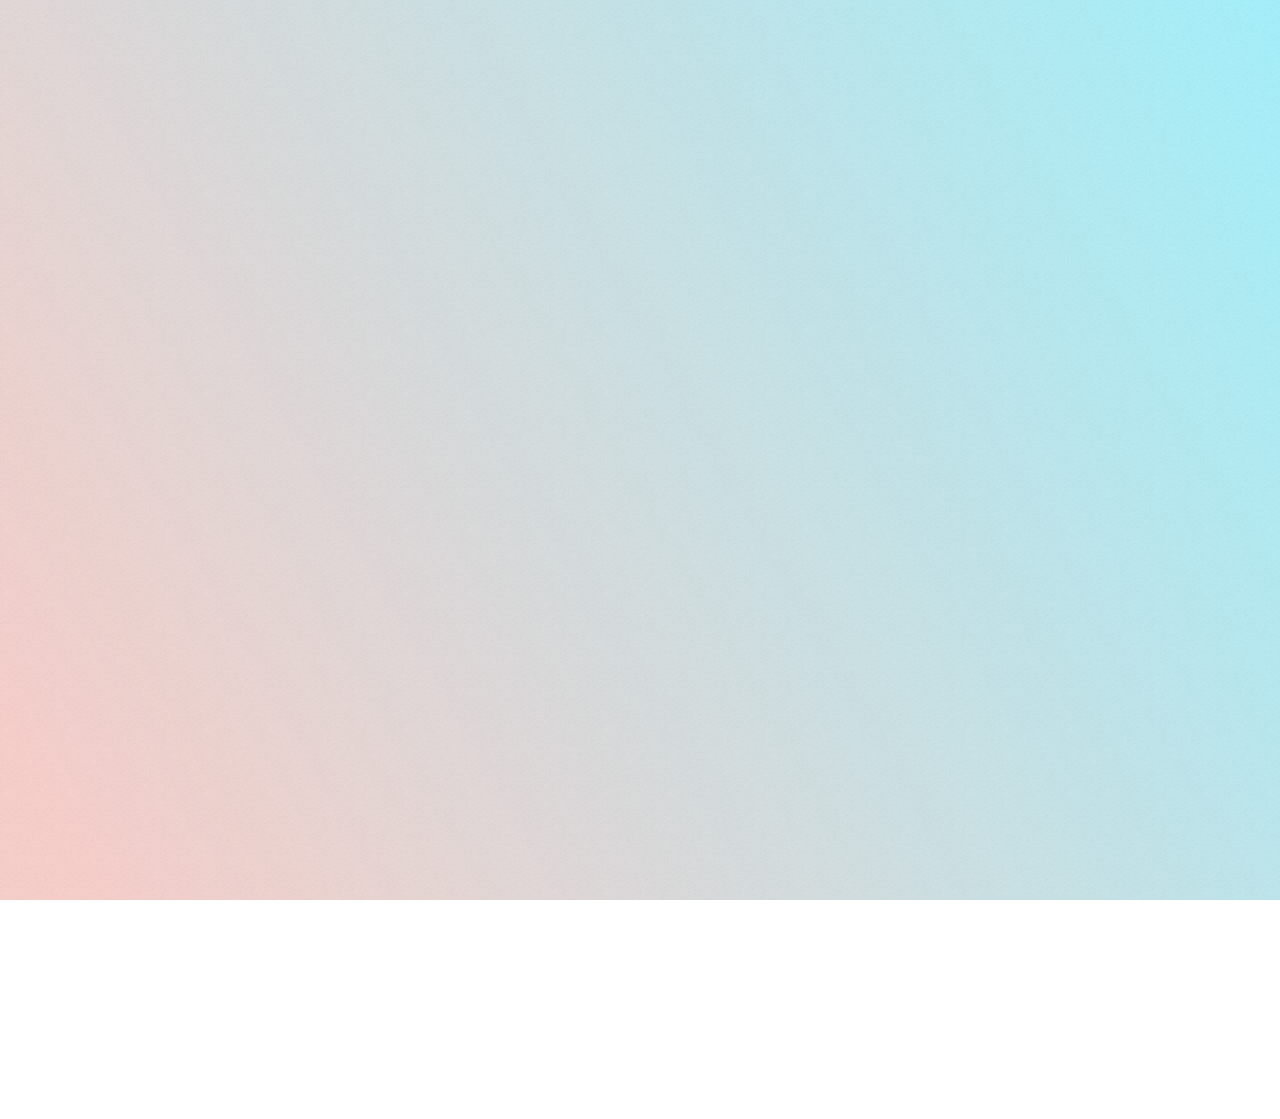
==== portfolio/src/main/webapp/index.html @ 12945aea "Update index.html" ====
<!DOCTYPE html>
<html>
	<head>
		<title>Mihira Patel</title>
		<meta charset="utf-8" />
		<meta name="viewport" content="width=device-width, initial-scale=1, user-scalable=no" />
		<link rel="stylesheet" href="style.css" />
	</head>
	
	<body class="is-preload">
		
		<!-- Wrapper -->
		<div id="wrapper">

			<!-- Main -->
			<section id="main">
				<header>
					<span class="avatar"><img src="images/mihira.jpg" alt="" height="320" width="320"/></span>
					<h1 class="title">Mihira Patel</h1>
					<h3 class="subtitle">Computer Science @ UC Berkeley</h4>
				</header>
                        
				<div class="pagelinks">
				    <a href="about.html">About</a> </br>
				    <a href="projects.html">Projects</a> </br>
				    <a href="designs.html">Design</a> </br>
				    <a href="https://futuresheeos.github.io">SheEO</a> </br>
				</div>

				</br>
				</br>
				</br>

				<footer>
				    <div class="icons">
					<a href="https://www.linkedin.com/in/mihirapatel/"><img class="icon1" border="0" alt="LinkedIn" src="images/linkedin.png" width="50" height="50"></a>
					<a href="https://github.com/mihirapatel"><img class="icon2" border="0" alt="GitHub" src="images/github.png" width="50" height="50"></a>
					<a href="mailto:mihirapatel1@gmail.com"><img class="icon3" border="0" alt="Email" src="images/email.png" width="50" height="50"></a>
				    </div>		
				</footer>
			</section>

			<!-- Footer -->
			<footer id="footer">
				<ul class="copyright">
					<li>&copy; Mihira Patel</li>
				</ul>
			</footer>
		</div>
	</body>
</html>
---- portfolio/src/main/webapp/style.css ----
@import url(fontawesome-all.min.css);
@import url("https://fonts.googleapis.com/css?family=Source+Sans+Pro:300");
@import url('https://fonts.googleapis.com/css2?family=Josefin+Sans:wght@500&display=swap');

/*
	Identity by HTML5 UP
	html5up.net | @ajlkn
	Free for personal and commercial use under the CCA 3.0 license (html5up.net/license)
*/

#content {
  margin-left: auto;
  margin-right: auto;
  width: 650px;
}

#greeting-container {
  margin-top: 20px;
}

.icons {
	text-align: center;
}

img[class^=icon] {
  display: inline-block;
  vertical-align: middle;
  margin:0 1em;
}

.title {
    font-size: 70px
}

.subtitle {
    font-size: 40px
}

.pagelinks {
    font-size: 30px
}

.designpix {
    padding-left: 3px;
    padding-right: 3px;
}

.container {
  position: relative;
  width: 50%;
}

.overlay {
  position: absolute;
  top: 0;
  bottom: 0;
  left: 0;
  right: 0;
  height: 375px;
  width: 500px;
  opacity: 0;
  transition: .5s ease;
  background-color: #c0c0c0;
}

.container:hover .overlay {
  opacity: 0.75;
}

.text {
  color: white;
  font-size: 20px;
  position: absolute;
  top: 50%;
  left: 50%;
  -webkit-transform: translate(-50%, -50%);
  -ms-transform: translate(-50%, -50%);
  transform: translate(-50%, -50%);
  text-align: center;
}
/* Icon (alt) */

	html, body, div, span, applet, object,
	iframe, h1, h2, h3, h4, h5, h6, p, blockquote,
	pre, a, abbr, acronym, address, big, cite,
	code, del, dfn, em, img, ins, kbd, q, s, samp,
	small, strike, strong, sub, sup, tt, var, b,
	u, i, center, dl, dt, dd, ol, ul, li, fieldset,
	form, label, legend, table, caption, tbody,
	tfoot, thead, tr, th, td, article, aside,
	canvas, details, embed, figure, figcaption,
	footer, header, hgroup, menu, nav, output, ruby,
	section, summary, time, mark, audio, video {
		margin: 0;
		padding: 0;
		border: 0;
		font-size: 100%;
		font: inherit;
		vertical-align: baseline;
	}

	article, aside, details, figcaption, figure,
	footer, header, hgroup, menu, nav, section {
		display: block;
	}

	body {
		line-height: 1;
	}

	ol, ul {
		list-style: none;
	}

	blockquote, q {
		quotes: none;
	}

		blockquote:before, blockquote:after, q:before, q:after {
			content: '';
			content: none;
		}

	table {
		border-collapse: collapse;
		border-spacing: 0;
	}

	body {
		-webkit-text-size-adjust: none;
	}

	mark {
		background-color: transparent;
		color: inherit;
	}

	input::-moz-focus-inner {
		border: 0;
		padding: 0;
	}

	input, select, textarea {
		-moz-appearance: none;
		-webkit-appearance: none;
		-ms-appearance: none;
		appearance: none;
	}

/* Basic */

	@media screen and (max-width: 480px) {

		html, body {
			min-width: 320px;
		}

	}

	html {
		box-sizing: border-box;
	}

	*, *:before, *:after {
		box-sizing: inherit;
	}

	body.is-preload *, body.is-preload *:before, body.is-preload *:after {
		-moz-animation: none !important;
		-webkit-animation: none !important;
		-ms-animation: none !important;
		animation: none !important;
		-moz-transition: none !important;
		-webkit-transition: none !important;
		-ms-transition: none !important;
		transition: none !important;
	}

	html {
		height: 100%;
	}

	body {
		height: 100%;
		background-color: #ffffff;
		background-image: url("images/overlay.png"), -moz-linear-gradient(60deg, rgba(255, 165, 150, 0.5) 5%, rgba(0, 228, 255, 0.35)), url("../../images/fern.jpg");
		background-image: url("images/overlay.png"), -webkit-linear-gradient(60deg, rgba(255, 165, 150, 0.5) 5%, rgba(0, 228, 255, 0.35)), url("../../images/bg.jpg");
		background-image: url("images/overlay.png"), -ms-linear-gradient(60deg, rgba(255, 165, 150, 0.5) 5%, rgba(0, 228, 255, 0.35)), url("../../images/bg.jpg");
		background-image: url("images/overlay.png"), linear-gradient(60deg, rgba(255, 165, 150, 0.5) 5%, rgba(0, 228, 255, 0.35)), url("../../images/bg.jpg");
		background-repeat: repeat,			no-repeat,			no-repeat;
		background-size: 100px 100px, cover,				cover;
		background-position: top left,		center center,		bottom center;
		background-attachment: fixed,			fixed,				fixed;
	}

		body:after {
			content: '';
			display: block;
			position: fixed;
			top: 0;
			left: 0;
			width: 100%;
			height: inherit;
			opacity: 0;
			z-index: 1;
			background-color: #ffffff;
			background-image: url("images/overlay.png"), -moz-linear-gradient(60deg, rgba(255, 165, 150, 0.5) 5%, rgba(0, 228, 255, 0.35));
			background-image: url("images/overlay.png"), -webkit-linear-gradient(60deg, rgba(255, 165, 150, 0.5) 5%, rgba(0, 228, 255, 0.35));
			background-image: url("images/overlay.png"), -ms-linear-gradient(60deg, rgba(255, 165, 150, 0.5) 5%, rgba(0, 228, 255, 0.35));
			background-image: url("images/overlay.png"), linear-gradient(60deg, rgba(255, 165, 150, 0.5) 5%, rgba(0, 228, 255, 0.35));
			background-repeat: repeat,			no-repeat;
			background-size: 100px 100px, cover;
			background-position: top left,		center center;
			-moz-transition: opacity 1.75s ease-out;
			-webkit-transition: opacity 1.75s ease-out;
			-ms-transition: opacity 1.75s ease-out;
			transition: opacity 1.75s ease-out;
		}

		body.is-preload:after {
			opacity: 1;
		}

/* Type */

	body, input, select, textarea {
		color: #414f57;
		font-family: 'Josefin Sans', sans-serif;
		font-size: 12pt;
		font-weight: 400;
		line-height: 2;

	}

		@media screen and (max-width: 1680px) {

			body, input, select, textarea {
				font-size: 11pt;
			}

		}

		@media screen and (max-width: 480px) {

			body, input, select, textarea {
				font-size: 10pt;
				line-height: 1.75;
			}

		}

	a {
		-moz-transition: color 0.2s ease, border-color 0.2s ease;
		-webkit-transition: color 0.2s ease, border-color 0.2s ease;
		-ms-transition: color 0.2s ease, border-color 0.2s ease;
		transition: color 0.2s ease, border-color 0.2s ease;
		color: inherit;
		text-decoration: none;
	}

		a:before {
			-moz-transition: color 0.2s ease, text-shadow 0.2s ease;
			-webkit-transition: color 0.2s ease, text-shadow 0.2s ease;
			-ms-transition: color 0.2s ease, text-shadow 0.2s ease;
			transition: color 0.2s ease, text-shadow 0.2s ease;
		}

		a:hover {
			color: #ff7496;
		}

	strong, b {
		color: #313f47;
	}

	em, i {
		font-style: italic;
	}

	p {
		margin: 0 0 1.5em 0;
	}

	h1, h2, h3, h4, h5, h6 {
		color: #313f47;
		line-height: 1.5;
		margin: 0 0 0.75em 0;
	}

		h1 a, h2 a, h3 a, h4 a, h5 a, h6 a {
			color: inherit;
			text-decoration: none;
		}

	h1 {
		font-size: 1.85em;
		margin: 0 0 0.525em 0;
	}

	h2 {
		font-size: 1.25em;
	}

	h3 {
		font-size: 1em;
	}

	h4 {
		font-size: 1em;
	}

	h5 {
		font-size: 1em;
	}

	h6 {
		font-size: 1em;
	}

	@media screen and (max-width: 480px) {

		h1 {
			font-size: 1.65em;
		}

	}

	sub {
		font-size: 0.8em;
		position: relative;
		top: 0.5em;
	}

	sup {
		font-size: 0.8em;
		position: relative;
		top: -0.5em;
	}

	hr {
		border: 0;
		border-bottom: solid 1px #c8cccf;
		margin: 3em 0;
	}

/* Form */

	form {
		margin: 0 0 1.5em 0;
	}

		form > :last-child {
			margin-bottom: 0;
		}

		form > .fields {
			display: -moz-flex;
			display: -webkit-flex;
			display: -ms-flex;
			display: flex;
			-moz-flex-wrap: wrap;
			-webkit-flex-wrap: wrap;
			-ms-flex-wrap: wrap;
			flex-wrap: wrap;
			width: calc(100% + 2.25em);
			margin: -1.125em 0 1.5em -1.125em;
		}

			form > .fields > .field {
				-moz-flex-grow: 0;
				-webkit-flex-grow: 0;
				-ms-flex-grow: 0;
				flex-grow: 0;
				-moz-flex-shrink: 0;
				-webkit-flex-shrink: 0;
				-ms-flex-shrink: 0;
				flex-shrink: 0;
				padding: 1.125em 0 0 1.125em;
				width: calc(100% - 1.125em);
			}

				form > .fields > .field.half {
					width: calc(50% - 0.5625em);
				}

				form > .fields > .field.third {
					width: calc(100%/3 - 0.375em);
				}

				form > .fields > .field.quarter {
					width: calc(25% - 0.28125em);
				}

		@media screen and (max-width: 480px) {

			form > .fields {
				width: calc(100% + 2.25em);
				margin: -1.125em 0 1.5em -1.125em;
			}

				form > .fields > .field {
					padding: 1.125em 0 0 1.125em;
					width: calc(100% - 1.125em);
				}

					form > .fields > .field.half {
						width: calc(100% - 1.125em);
					}

					form > .fields > .field.third {
						width: calc(100% - 1.125em);
					}

					form > .fields > .field.quarter {
						width: calc(100% - 1.125em);
					}

		}

	label {
		color: #313f47;
		display: block;
		font-size: 0.9em;
		margin: 0 0 0.75em 0;
	}

	input[type="text"],
	input[type="password"],
	input[type="email"],
	input[type="tel"],
	select,
	textarea {
		-moz-appearance: none;
		-webkit-appearance: none;
		-ms-appearance: none;
		appearance: none;
		border-radius: 4px;
		border: solid 1px #c8cccf;
		color: inherit;
		display: block;
		outline: 0;
		padding: 0 1em;
		text-decoration: none;
		width: 100%;
	}

		input[type="text"]:invalid,
		input[type="password"]:invalid,
		input[type="email"]:invalid,
		input[type="tel"]:invalid,
		select:invalid,
		textarea:invalid {
			box-shadow: none;
		}

		input[type="text"]:focus,
		input[type="password"]:focus,
		input[type="email"]:focus,
		input[type="tel"]:focus,
		select:focus,
		textarea:focus {
			border-color: #ff7496;
		}

	select {
		background-image: url("data:image/svg+xml;charset=utf8,%3Csvg xmlns='http://www.w3.org/2000/svg' width='40' height='40' preserveAspectRatio='none' viewBox='0 0 40 40'%3E%3Cpath d='M9.4,12.3l10.4,10.4l10.4-10.4c0.2-0.2,0.5-0.4,0.9-0.4c0.3,0,0.6,0.1,0.9,0.4l3.3,3.3c0.2,0.2,0.4,0.5,0.4,0.9 c0,0.4-0.1,0.6-0.4,0.9L20.7,31.9c-0.2,0.2-0.5,0.4-0.9,0.4c-0.3,0-0.6-0.1-0.9-0.4L4.3,17.3c-0.2-0.2-0.4-0.5-0.4-0.9 c0-0.4,0.1-0.6,0.4-0.9l3.3-3.3c0.2-0.2,0.5-0.4,0.9-0.4S9.1,12.1,9.4,12.3z' fill='%23c8cccf' /%3E%3C/svg%3E");
		background-size: 1.25rem;
		background-repeat: no-repeat;
		background-position: calc(100% - 1rem) center;
		height: 2.75em;
		padding-right: 2.75em;
		text-overflow: ellipsis;
	}

		select option {
			color: #313f47;
			background: #ffffff;
		}

		select:focus::-ms-value {
			background-color: transparent;
		}

		select::-ms-expand {
			display: none;
		}

	input[type="text"],
	input[type="password"],
	input[type="email"],
	select {
		height: 2.75em;
	}

	textarea {
		padding: 0.75em 1em;
	}

	input[type="checkbox"],
	input[type="radio"] {
		-moz-appearance: none;
		-webkit-appearance: none;
		-ms-appearance: none;
		appearance: none;
		display: block;
		float: left;
		margin-right: -2em;
		opacity: 0;
		width: 1em;
		z-index: -1;
	}

		input[type="checkbox"] + label,
		input[type="radio"] + label {
			text-decoration: none;
			color: #414f57;
			cursor: pointer;
			display: inline-block;
			font-size: 1em;
			font-weight: 300;
			padding-left: 2.4em;
			padding-right: 0.75em;
			position: relative;
		}

			input[type="checkbox"] + label:before,
			input[type="radio"] + label:before {
				-moz-osx-font-smoothing: grayscale;
				-webkit-font-smoothing: antialiased;
				display: inline-block;
				font-style: normal;
				font-variant: normal;
				text-rendering: auto;
				line-height: 1;
				text-transform: none !important;
				font-family: 'Font Awesome 5 Free';
				font-weight: 900;
			}

			input[type="checkbox"] + label:before,
			input[type="radio"] + label:before {
				border-radius: 4px;
				border: solid 1px #c8cccf;
				content: '';
				display: inline-block;
				font-size: 0.8em;
				height: 2.0625em;
				left: 0;
				line-height: 2.0625em;
				position: absolute;
				text-align: center;
				top: 0.15em;
				width: 2.0625em;
			}

		input[type="checkbox"]:checked + label:before,
		input[type="radio"]:checked + label:before {
			color: #ff7496;
			content: '\f00c';
		}

		input[type="checkbox"]:focus + label:before,
		input[type="radio"]:focus + label:before {
			border-color: #ff7496;
		}

	input[type="checkbox"] + label:before {
		border-radius: 4px;
	}

	input[type="radio"] + label:before {
		border-radius: 100%;
	}

	::-webkit-input-placeholder {
		color: #616f77 !important;
		opacity: 1.0;
	}

	:-moz-placeholder {
		color: #616f77 !important;
		opacity: 1.0;
	}

	::-moz-placeholder {
		color: #616f77 !important;
		opacity: 1.0;
	}

	:-ms-input-placeholder {
		color: #616f77 !important;
		opacity: 1.0;
	}

/* Icon */

	.icon {
		text-decoration: none;
		position: relative;
		border-bottom: none;
	}

		.icon:before {
			-moz-osx-font-smoothing: grayscale;
			-webkit-font-smoothing: antialiased;
			display: inline-block;
			font-style: normal;
			font-variant: normal;
			text-rendering: auto;
			line-height: 1;
			text-transform: none !important;
			font-family: 'Font Awesome 5 Free';
			font-weight: 400;
		}

		.icon > .label {
			display: none;
		}

		.icon:before {
			line-height: inherit;
		}

		.icon.solid:before {
			font-weight: 900;
		}

		.icon.brands:before {
			font-family: 'Font Awesome 5 Brands';
		}

/* List */

	ol {
		list-style: decimal;
		margin: 0 0 1.5em 0;
		padding-left: 1.25em;
	}

		ol li {
			padding-left: 0.25em;
		}

	ul {
		list-style: disc;
		margin: 0 0 1.5em 0;
		padding-left: 1em;
	}

		ul li {
			padding-left: 0.5em;
		}

		ul.alt {
			list-style: none;
			padding-left: 0;
		}

			ul.alt li {
				border-top: solid 1px #c8cccf;
				padding: 0.5em 0;
			}

				ul.alt li:first-child {
					border-top: 0;
					padding-top: 0;
				}

	dl {
		margin: 0 0 1.5em 0;
	}

		dl dt {
			display: block;
			margin: 0 0 0.75em 0;
		}

		dl dd {
			margin-left: 1.5em;
		}

/* Actions */

	ul.actions {
		display: -moz-flex;
		display: -webkit-flex;
		display: -ms-flex;
		display: flex;
		cursor: default;
		list-style: none;
		margin-left: -0.75em;
		padding-left: 0;
	}

		ul.actions li {
			padding: 0 0 0 0.75em;
			vertical-align: middle;
		}

		ul.actions.special {
			-moz-justify-content: center;
			-webkit-justify-content: center;
			-ms-justify-content: center;
			justify-content: center;
			width: 100%;
			margin-left: 0;
		}

			ul.actions.special li:first-child {
				padding-left: 0;
			}

		ul.actions.stacked {
			-moz-flex-direction: column;
			-webkit-flex-direction: column;
			-ms-flex-direction: column;
			flex-direction: column;
			margin-left: 0;
		}

			ul.actions.stacked li {
				padding: 0.975em 0 0 0;
			}

				ul.actions.stacked li:first-child {
					padding-top: 0;
				}

		ul.actions.fit {
			width: calc(100% + 0.75em);
		}

			ul.actions.fit li {
				-moz-flex-grow: 1;
				-webkit-flex-grow: 1;
				-ms-flex-grow: 1;
				flex-grow: 1;
				-moz-flex-shrink: 1;
				-webkit-flex-shrink: 1;
				-ms-flex-shrink: 1;
				flex-shrink: 1;
				width: 100%;
			}

				ul.actions.fit li > * {
					width: 100%;
				}

			ul.actions.fit.stacked {
				width: 100%;
			}

		@media screen and (max-width: 480px) {

			ul.actions:not(.fixed) {
				-moz-flex-direction: column;
				-webkit-flex-direction: column;
				-ms-flex-direction: column;
				flex-direction: column;
				margin-left: 0;
				width: 100% !important;
			}

				ul.actions:not(.fixed) li {
					-moz-flex-grow: 1;
					-webkit-flex-grow: 1;
					-ms-flex-grow: 1;
					flex-grow: 1;
					-moz-flex-shrink: 1;
					-webkit-flex-shrink: 1;
					-ms-flex-shrink: 1;
					flex-shrink: 1;
					padding: 0.75em 0 0 0;
					text-align: center;
					width: 100%;
				}

					ul.actions:not(.fixed) li > * {
						width: 100%;
					}

					ul.actions:not(.fixed) li:first-child {
						padding-top: 0;
					}

					ul.actions:not(.fixed) li input[type="submit"],
					ul.actions:not(.fixed) li input[type="reset"],
					ul.actions:not(.fixed) li input[type="button"],
					ul.actions:not(.fixed) li button,
					ul.actions:not(.fixed) li .button {
						width: 100%;
					}

						ul.actions:not(.fixed) li input[type="submit"].icon:before,
						ul.actions:not(.fixed) li input[type="reset"].icon:before,
						ul.actions:not(.fixed) li input[type="button"].icon:before,
						ul.actions:not(.fixed) li button.icon:before,
						ul.actions:not(.fixed) li .button.icon:before {
							margin-left: -0.5rem;
						}

		}

/* Icons */

	ul.icons {
		cursor: default;
		list-style: none;
		padding-left: 0;
		margin-top: -0.675em;
	}

		ul.icons li {
			display: inline-block;
			padding: 0.675em 0.5em;
		}

			ul.icons li a {
				text-decoration: none;
				position: relative;
				display: block;
				width: 3.75em;
				height: 3.75em;
				border-radius: 100%;
				border: solid 1px #c8cccf;
				line-height: 3.75em;
				overflow: hidden;
				text-align: center;
				text-indent: 3.75em;
				white-space: nowrap;
			}

				ul.icons li a:before {
					-moz-osx-font-smoothing: grayscale;
					-webkit-font-smoothing: antialiased;
					display: inline-block;
					font-style: normal;
					font-variant: normal;
					text-rendering: auto;
					line-height: 1;
					text-transform: none !important;
					font-family: 'Font Awesome 5 Free';
					font-weight: 400;
				}

				ul.icons li a:before {
					color: #ffffff;
					text-shadow: 1.25px 0px 0px #c8cccf, -1.25px 0px 0px #c8cccf, 0px 1.25px 0px #c8cccf, 0px -1.25px 0px #c8cccf;
				}

				ul.icons li a:hover:before {
					text-shadow: 1.25px 0px 0px #ff7496, -1.25px 0px 0px #ff7496, 0px 1.25px 0px #ff7496, 0px -1.25px 0px #ff7496;
				}

				ul.icons li a:before {
					position: absolute;
					top: 0;
					left: 0;
					width: inherit;
					height: inherit;
					font-size: 1.85rem;
					line-height: inherit;
					text-align: center;
					text-indent: 0;
				}

				ul.icons li a:hover {
					border-color: #ff7496;
				}

		@media screen and (max-width: 480px) {

			ul.icons li a:before {
				font-size: 1.5rem;
			}

		}

/* Button */

	input[type="submit"],
	input[type="reset"],
	input[type="button"],
	button,
	.button {
		-moz-appearance: none;
		-webkit-appearance: none;
		-ms-appearance: none;
		appearance: none;
		-moz-transition: background-color 0.2s ease-in-out, border-color 0.2s ease-in-out, color 0.2s ease-in-out;
		-webkit-transition: background-color 0.2s ease-in-out, border-color 0.2s ease-in-out, color 0.2s ease-in-out;
		-ms-transition: background-color 0.2s ease-in-out, border-color 0.2s ease-in-out, color 0.2s ease-in-out;
		transition: background-color 0.2s ease-in-out, border-color 0.2s ease-in-out, color 0.2s ease-in-out;
		display: inline-block;
		height: 2.75em;
		line-height: 2.75em;
		padding: 0 1.5em;
		background-color: transparent;
		border-radius: 4px;
		border: solid 1px #c8cccf;
		color: #414f57 !important;
		cursor: pointer;
		text-align: center;
		text-decoration: none;
		white-space: nowrap;
	}

		input[type="submit"]:hover,
		input[type="reset"]:hover,
		input[type="button"]:hover,
		button:hover,
		.button:hover {
			border-color: #ff7496;
			color: #ff7496 !important;
		}

		input[type="submit"].icon,
		input[type="reset"].icon,
		input[type="button"].icon,
		button.icon,
		.button.icon {
			padding-left: 1.35em;
		}

			input[type="submit"].icon:before,
			input[type="reset"].icon:before,
			input[type="button"].icon:before,
			button.icon:before,
			.button.icon:before {
				margin-right: 0.5em;
			}

		input[type="submit"].fit,
		input[type="reset"].fit,
		input[type="button"].fit,
		button.fit,
		.button.fit {
			width: 100%;
		}

		input[type="submit"].small,
		input[type="reset"].small,
		input[type="button"].small,
		button.small,
		.button.small {
			font-size: 0.8em;
		}

		input[type="submit"].large,
		input[type="reset"].large,
		input[type="button"].large,
		button.large,
		.button.large {
			font-size: 1.35em;
		}

		input[type="submit"].disabled, input[type="submit"]:disabled,
		input[type="reset"].disabled,
		input[type="reset"]:disabled,
		input[type="button"].disabled,
		input[type="button"]:disabled,
		button.disabled,
		button:disabled,
		.button.disabled,
		.button:disabled {
			pointer-events: none;
			opacity: 0.5;
		}

/* Main */

	#main {
		-moz-transform-origin: 50% 50%;
		-webkit-transform-origin: 50% 50%;
		-ms-transform-origin: 50% 50%;
		transform-origin: 50% 50%;
		-moz-transform: rotateX(0deg);
		-webkit-transform: rotateX(0deg);
		-ms-transform: rotateX(0deg);
		transform: rotateX(0deg);
		-moz-transition: opacity 1s ease, -moz-transform 1s ease;
		-webkit-transition: opacity 1s ease, -webkit-transform 1s ease;
		-ms-transition: opacity 1s ease, -ms-transform 1s ease;
		transition: opacity 1s ease, transform 1s ease;
		padding: 4.5em 3em 3em 3em ;
		background: #ffffff;
		border-radius: 4px;
		cursor: default;
		max-width: 100%;
		opacity: 0.95;
		position: relative;
		text-align: center;
		width: 130em;
        height: 70em;
	}

		#main .avatar {
			position: relative;
			display: block;
			margin-bottom: 1.5em;
		}

			#main .avatar img {
				display: block;
				margin: 0 auto;
				border-radius: 100%;
				box-shadow: 0 0 0 1.5em #ffffff;
			}

			#main .avatar:before {
				content: '';
				display: block;
				position: absolute;
				top: 50%;
				left: -3em;
				width: calc(100% + 6em);
				height: 1px;
				z-index: -1;
				background: #c8cccf;
			}

		@media screen and (max-width: 480px) {

			#main {
				padding: 4em 2em 2.5em 2em ;
				width: 100%;
			}

				#main .avatar:before {
					left: -2em;
					width: calc(100% + 4em);
				}

		}

		body.is-preload #main {
			-moz-transform: rotateX(15deg);
			-webkit-transform: rotateX(15deg);
			-ms-transform: rotateX(15deg);
			transform: rotateX(15deg);
			opacity: 0;
		}

/* Footer */

	#footer {
		-moz-align-self: -moz-flex-end;
		-webkit-align-self: -webkit-flex-end;
		-ms-align-self: -ms-flex-end;
		align-self: flex-end;
		width: 100%;
		padding: 1.5em 0 0 0;
		color: rgba(255, 255, 255, 0.75);
		cursor: default;
		text-align: center;
	}

		#footer .copyright {
			margin: 0;
			padding: 0;
			font-size: 0.9em;
			list-style: none;
		}

			#footer .copyright li {
				display: inline-block;
				margin: 0 0 0 0.45em;
				padding: 0 0 0 0.85em;
				border-left: solid 1px rgba(255, 255, 255, 0.5);
				line-height: 1;
			}

				#footer .copyright li:first-child {
					border-left: 0;
				}

/* Wrapper */

	#wrapper {
		display: -moz-flex;
		display: -webkit-flex;
		display: -ms-flex;
		display: flex;
		-moz-align-items: center;
		-webkit-align-items: center;
		-ms-align-items: center;
		align-items: center;
		-moz-justify-content: space-between;
		-webkit-justify-content: space-between;
		-ms-justify-content: space-between;
		justify-content: space-between;
		-moz-flex-direction: column;
		-webkit-flex-direction: column;
		-ms-flex-direction: column;
		flex-direction: column;
		-moz-perspective: 1000px;
		-webkit-perspective: 1000px;
		-ms-perspective: 1000px;
		perspective: 1000px;
		position: relative;
		min-height: 100%;
		padding: 1.5em;
		z-index: 2;
	}

		#wrapper > * {
			z-index: 1;
		}

		#wrapper:before {
			content: '';
			display: block;
		}

		@media screen and (max-width: 360px) {

			#wrapper {
				padding: 0.75em;
			}

		}

		body.is-ie #wrapper {
			height: 100%;
		}
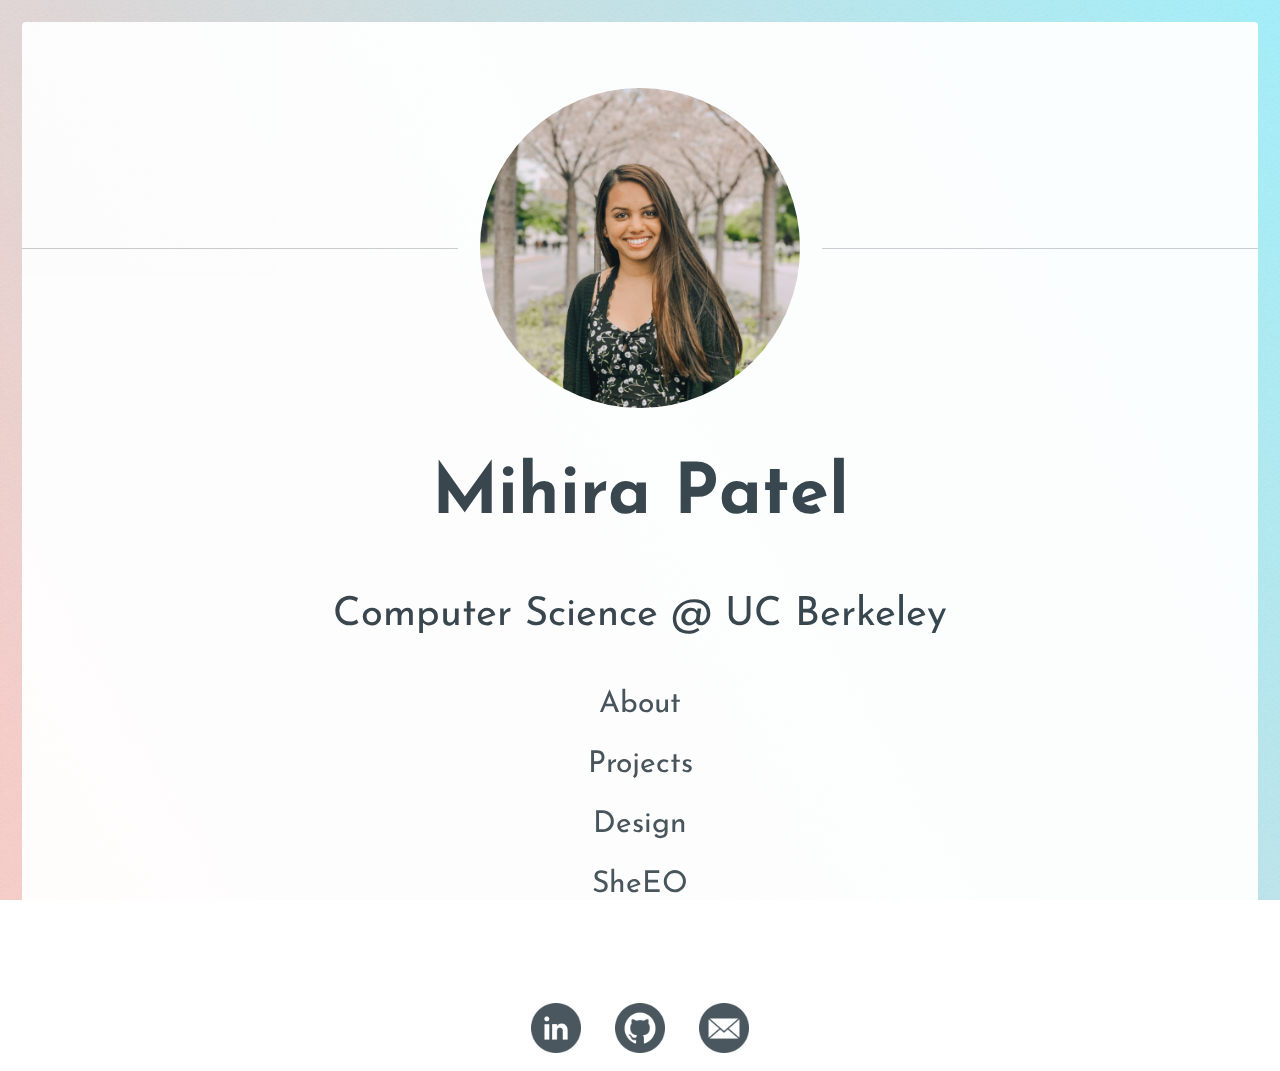
==== commit 487f6f18: "Add pictures to each page, add content on About and Projects page, fix styling issues" ====
--- a/portfolio/src/main/webapp/index.html
+++ b/portfolio/src/main/webapp/index.html
@@ -7,8 +7,7 @@
 		<link rel="stylesheet" href="style.css" />
 	</head>
 	
-	<body class="is-preload">
-		
+	<body>
 		<!-- Wrapper -->
 		<div id="wrapper">
 
@@ -16,11 +15,12 @@
 			<section id="main">
 				<header>
 					<span class="avatar"><img src="images/mihira.jpg" alt="" height="320" width="320"/></span>
-					<h1 class="title">Mihira Patel</h1>
-					<h3 class="subtitle">Computer Science @ UC Berkeley</h4>
+					<h1 class="title"><strong>Mihira Patel</strong></h1>
+					<h3 class="subtitle">Computer Science @ <a href="https://www.berkeley.edu/">UC Berkeley</a></h3>
 				</header>
-                        
-				<div class="pagelinks">
+                
+                <!-- Links to other pages -->
+				<div class="page-links">
 				    <a href="about.html">About</a> </br>
 				    <a href="projects.html">Projects</a> </br>
 				    <a href="designs.html">Design</a> </br>
@@ -31,6 +31,7 @@
 				</br>
 				</br>
 
+                <!-- Socials icons -->
 				<footer>
 				    <div class="icons">
 					<a href="https://www.linkedin.com/in/mihirapatel/"><img class="icon1" border="0" alt="LinkedIn" src="images/linkedin.png" width="50" height="50"></a>
@@ -39,13 +40,6 @@
 				    </div>		
 				</footer>
 			</section>
-
-			<!-- Footer -->
-			<footer id="footer">
-				<ul class="copyright">
-					<li>&copy; Mihira Patel</li>
-				</ul>
-			</footer>
 		</div>
 	</body>
 </html>
--- a/portfolio/src/main/webapp/style.css
+++ b/portfolio/src/main/webapp/style.css
@@ -1,4 +1,3 @@
-@import url(fontawesome-all.min.css);
 @import url("https://fonts.googleapis.com/css?family=Source+Sans+Pro:300");
 @import url('https://fonts.googleapis.com/css2?family=Josefin+Sans:wght@500&display=swap');
 
@@ -8,16 +7,205 @@
 	Free for personal and commercial use under the CCA 3.0 license (html5up.net/license)
 */
 
-#content {
-  margin-left: auto;
-  margin-right: auto;
-  width: 650px;
-}
-
-#greeting-container {
-  margin-top: 20px;
-}
-
+/* NavBar */
+ul.navbar{
+  list-style-type: none;
+  margin: 0;
+  padding: 0;
+  overflow: hidden;
+}
+
+li {
+  float: right;
+}
+
+li a {
+  padding: 8px;
+}
+
+/* Background */
+@media screen and (max-width: 480px) {
+
+    html, body {
+        min-width: 320px;
+    }
+
+}
+
+html {
+    box-sizing: border-box;
+}
+
+*, *:before, *:after {
+    box-sizing: inherit;
+}
+
+html {
+    height: 100%;
+}
+
+body {
+    height: 100%;
+    background-color: #ffffff;
+    background-image: url("images/overlay.png"), -moz-linear-gradient(60deg, rgba(255, 165, 150, 0.5) 5%, rgba(0, 228, 255, 0.35)), url("../../images/fern.jpg");
+    background-image: url("images/overlay.png"), -webkit-linear-gradient(60deg, rgba(255, 165, 150, 0.5) 5%, rgba(0, 228, 255, 0.35)), url("../../images/bg.jpg");
+    background-image: url("images/overlay.png"), -ms-linear-gradient(60deg, rgba(255, 165, 150, 0.5) 5%, rgba(0, 228, 255, 0.35)), url("../../images/bg.jpg");
+    background-image: url("images/overlay.png"), linear-gradient(60deg, rgba(255, 165, 150, 0.5) 5%, rgba(0, 228, 255, 0.35)), url("../../images/bg.jpg");
+    background-repeat: repeat,			no-repeat,			no-repeat;
+    background-size: 100px 100px, cover,				cover;
+    background-position: top left,		center center,		bottom center;
+    background-attachment: fixed,			fixed,				fixed;
+}
+
+body:after {
+    content: '';
+    display: block;
+    position: fixed;
+    top: 0;
+    left: 0;
+    width: 100%;
+    height: inherit;
+    opacity: 0;
+    z-index: 1;
+    background-color: #ffffff;
+    background-image: url("images/overlay.png"), -moz-linear-gradient(60deg, rgba(255, 165, 150, 0.5) 5%, rgba(0, 228, 255, 0.35));
+    background-image: url("images/overlay.png"), -webkit-linear-gradient(60deg, rgba(255, 165, 150, 0.5) 5%, rgba(0, 228, 255, 0.35));
+    background-image: url("images/overlay.png"), -ms-linear-gradient(60deg, rgba(255, 165, 150, 0.5) 5%, rgba(0, 228, 255, 0.35));
+    background-image: url("images/overlay.png"), linear-gradient(60deg, rgba(255, 165, 150, 0.5) 5%, rgba(0, 228, 255, 0.35));
+    background-repeat: repeat,			no-repeat;
+    background-size: 100px 100px, cover;
+    background-position: top left,		center center;
+    -moz-transition: opacity 1.75s ease-out;
+    -webkit-transition: opacity 1.75s ease-out;
+    -ms-transition: opacity 1.75s ease-out;
+    transition: opacity 1.75s ease-out;
+}
+
+/* All Text */
+html, body, div, span, h1, h2, h3, h4, h5, h6, p,
+ a, img, em, u, footer, header {
+    margin: 0;
+    padding: 0;
+    border: 0;
+    font-size: 100%;
+    font: inherit;
+    vertical-align: baseline;
+}
+
+/* Type */
+
+body, input, select, textarea {
+    color: #414f57;
+    font-family: 'Josefin Sans', sans-serif;
+    font-size: 12pt;
+    font-weight: 400;
+    line-height: 2;
+
+}
+
+    @media screen and (max-width: 1680px) {
+
+        body, input, select, textarea {
+            font-size: 11pt;
+        }
+
+    }
+
+    @media screen and (max-width: 480px) {
+
+        body, input, select, textarea {
+            font-size: 10pt;
+            line-height: 1.75;
+        }
+
+    }
+
+a {
+    -moz-transition: color 0.2s ease, border-color 0.2s ease;
+    -webkit-transition: color 0.2s ease, border-color 0.2s ease;
+    -ms-transition: color 0.2s ease, border-color 0.2s ease;
+    transition: color 0.2s ease, border-color 0.2s ease;
+    color: inherit;
+    text-decoration: none;
+}
+
+    a:before {
+        -moz-transition: color 0.2s ease, text-shadow 0.2s ease;
+        -webkit-transition: color 0.2s ease, text-shadow 0.2s ease;
+        -ms-transition: color 0.2s ease, text-shadow 0.2s ease;
+        transition: color 0.2s ease, text-shadow 0.2s ease;
+    }
+
+    a:hover {
+        color: #ff7496;
+    }
+
+strong, b {
+    color: #313f47;
+}
+
+em, i {
+    font-style: italic;
+}
+
+p {
+    margin: 0 0 1.5em 0;
+}
+
+h1, h2, h3, h4, h5, h6 {
+    color: #313f47;
+    line-height: 1.5;
+    margin: 0 0 0.75em 0;
+}
+
+    h1 a, h2 a, h3 a, h4 a, h5 a, h6 a {
+        color: inherit;
+        text-decoration: none;
+    }
+
+h1 {
+    font-size: 1.85em;
+    margin: 0 0 0.525em 0;
+}
+
+h2 {
+    font-size: 1.25em;
+}
+
+h3 {
+    font-size: 1em;
+}
+
+h4 {
+    font-size: 1em;
+}
+
+h5 {
+    font-size: 1em;
+}
+
+h6 {
+    font-size: 1em;
+}
+
+.title {
+    margin-top: 35px;
+    font-size: 70px
+}
+
+.subtitle {
+    font-size: 40px
+}
+
+@media screen and (max-width: 480px) {
+
+    h1 {
+        font-size: 1.65em;
+    }
+
+}
+
+/* Home Page */
 .icons {
 	text-align: center;
 }
@@ -28,944 +216,117 @@
   margin:0 1em;
 }
 
-.title {
-    font-size: 70px
-}
-
-.subtitle {
-    font-size: 40px
-}
-
-.pagelinks {
+.page-links {
     font-size: 30px
 }
 
+/* About Page */
+.paragraph-picture-block {
+    margin: 0px 50px 150px 50px;
+}
+
+favorites-text {
+    text-align: left;
+    font-size: 80px;
+}
+
+.favorites {
+    margin-bottom: 25px;
+}
+
+.favorites h2{
+    margin-left: 50px;
+}
+
+
+.favorite-images {
+    display: flex;
+    margin-left: 35px;
+}
+
+.favorite-images img{
+    margin-left: 15px;
+    margin-right: 15px;
+}
+
+/* About/Projects Page */
+.left-align-picture {
+    float: left;
+}
+
+.left-align-text {
+    text-align: left;
+}
+
+.project-margins {
+    margin-left: 50px;
+    margin-right: 50px;
+}
+
+/* Design Page */
 .designpix {
     padding-left: 3px;
     padding-right: 3px;
 }
 
-.container {
-  position: relative;
-  width: 50%;
-}
-
-.overlay {
-  position: absolute;
-  top: 0;
-  bottom: 0;
-  left: 0;
-  right: 0;
-  height: 375px;
-  width: 500px;
-  opacity: 0;
-  transition: .5s ease;
-  background-color: #c0c0c0;
-}
-
-.container:hover .overlay {
-  opacity: 0.75;
-}
-
-.text {
-  color: white;
-  font-size: 20px;
-  position: absolute;
-  top: 50%;
-  left: 50%;
-  -webkit-transform: translate(-50%, -50%);
-  -ms-transform: translate(-50%, -50%);
-  transform: translate(-50%, -50%);
-  text-align: center;
-}
-/* Icon (alt) */
-
-	html, body, div, span, applet, object,
-	iframe, h1, h2, h3, h4, h5, h6, p, blockquote,
-	pre, a, abbr, acronym, address, big, cite,
-	code, del, dfn, em, img, ins, kbd, q, s, samp,
-	small, strike, strong, sub, sup, tt, var, b,
-	u, i, center, dl, dt, dd, ol, ul, li, fieldset,
-	form, label, legend, table, caption, tbody,
-	tfoot, thead, tr, th, td, article, aside,
-	canvas, details, embed, figure, figcaption,
-	footer, header, hgroup, menu, nav, output, ruby,
-	section, summary, time, mark, audio, video {
-		margin: 0;
-		padding: 0;
-		border: 0;
-		font-size: 100%;
-		font: inherit;
-		vertical-align: baseline;
-	}
-
-	article, aside, details, figcaption, figure,
-	footer, header, hgroup, menu, nav, section {
-		display: block;
-	}
-
-	body {
-		line-height: 1;
-	}
-
-	ol, ul {
-		list-style: none;
-	}
-
-	blockquote, q {
-		quotes: none;
-	}
-
-		blockquote:before, blockquote:after, q:before, q:after {
-			content: '';
-			content: none;
-		}
-
-	table {
-		border-collapse: collapse;
-		border-spacing: 0;
-	}
-
-	body {
-		-webkit-text-size-adjust: none;
-	}
-
-	mark {
-		background-color: transparent;
-		color: inherit;
-	}
-
-	input::-moz-focus-inner {
-		border: 0;
-		padding: 0;
-	}
-
-	input, select, textarea {
-		-moz-appearance: none;
-		-webkit-appearance: none;
-		-ms-appearance: none;
-		appearance: none;
-	}
-
-/* Basic */
-
-	@media screen and (max-width: 480px) {
-
-		html, body {
-			min-width: 320px;
-		}
-
-	}
-
-	html {
-		box-sizing: border-box;
-	}
-
-	*, *:before, *:after {
-		box-sizing: inherit;
-	}
-
-	body.is-preload *, body.is-preload *:before, body.is-preload *:after {
-		-moz-animation: none !important;
-		-webkit-animation: none !important;
-		-ms-animation: none !important;
-		animation: none !important;
-		-moz-transition: none !important;
-		-webkit-transition: none !important;
-		-ms-transition: none !important;
-		transition: none !important;
-	}
-
-	html {
-		height: 100%;
-	}
-
-	body {
-		height: 100%;
-		background-color: #ffffff;
-		background-image: url("images/overlay.png"), -moz-linear-gradient(60deg, rgba(255, 165, 150, 0.5) 5%, rgba(0, 228, 255, 0.35)), url("../../images/fern.jpg");
-		background-image: url("images/overlay.png"), -webkit-linear-gradient(60deg, rgba(255, 165, 150, 0.5) 5%, rgba(0, 228, 255, 0.35)), url("../../images/bg.jpg");
-		background-image: url("images/overlay.png"), -ms-linear-gradient(60deg, rgba(255, 165, 150, 0.5) 5%, rgba(0, 228, 255, 0.35)), url("../../images/bg.jpg");
-		background-image: url("images/overlay.png"), linear-gradient(60deg, rgba(255, 165, 150, 0.5) 5%, rgba(0, 228, 255, 0.35)), url("../../images/bg.jpg");
-		background-repeat: repeat,			no-repeat,			no-repeat;
-		background-size: 100px 100px, cover,				cover;
-		background-position: top left,		center center,		bottom center;
-		background-attachment: fixed,			fixed,				fixed;
-	}
-
-		body:after {
-			content: '';
-			display: block;
-			position: fixed;
-			top: 0;
-			left: 0;
-			width: 100%;
-			height: inherit;
-			opacity: 0;
-			z-index: 1;
-			background-color: #ffffff;
-			background-image: url("images/overlay.png"), -moz-linear-gradient(60deg, rgba(255, 165, 150, 0.5) 5%, rgba(0, 228, 255, 0.35));
-			background-image: url("images/overlay.png"), -webkit-linear-gradient(60deg, rgba(255, 165, 150, 0.5) 5%, rgba(0, 228, 255, 0.35));
-			background-image: url("images/overlay.png"), -ms-linear-gradient(60deg, rgba(255, 165, 150, 0.5) 5%, rgba(0, 228, 255, 0.35));
-			background-image: url("images/overlay.png"), linear-gradient(60deg, rgba(255, 165, 150, 0.5) 5%, rgba(0, 228, 255, 0.35));
-			background-repeat: repeat,			no-repeat;
-			background-size: 100px 100px, cover;
-			background-position: top left,		center center;
-			-moz-transition: opacity 1.75s ease-out;
-			-webkit-transition: opacity 1.75s ease-out;
-			-ms-transition: opacity 1.75s ease-out;
-			transition: opacity 1.75s ease-out;
-		}
-
-		body.is-preload:after {
-			opacity: 1;
-		}
-
-/* Type */
-
-	body, input, select, textarea {
-		color: #414f57;
-		font-family: 'Josefin Sans', sans-serif;
-		font-size: 12pt;
-		font-weight: 400;
-		line-height: 2;
-
-	}
-
-		@media screen and (max-width: 1680px) {
-
-			body, input, select, textarea {
-				font-size: 11pt;
-			}
-
-		}
-
-		@media screen and (max-width: 480px) {
-
-			body, input, select, textarea {
-				font-size: 10pt;
-				line-height: 1.75;
-			}
-
-		}
-
-	a {
-		-moz-transition: color 0.2s ease, border-color 0.2s ease;
-		-webkit-transition: color 0.2s ease, border-color 0.2s ease;
-		-ms-transition: color 0.2s ease, border-color 0.2s ease;
-		transition: color 0.2s ease, border-color 0.2s ease;
-		color: inherit;
-		text-decoration: none;
-	}
-
-		a:before {
-			-moz-transition: color 0.2s ease, text-shadow 0.2s ease;
-			-webkit-transition: color 0.2s ease, text-shadow 0.2s ease;
-			-ms-transition: color 0.2s ease, text-shadow 0.2s ease;
-			transition: color 0.2s ease, text-shadow 0.2s ease;
-		}
-
-		a:hover {
-			color: #ff7496;
-		}
-
-	strong, b {
-		color: #313f47;
-	}
-
-	em, i {
-		font-style: italic;
-	}
-
-	p {
-		margin: 0 0 1.5em 0;
-	}
-
-	h1, h2, h3, h4, h5, h6 {
-		color: #313f47;
-		line-height: 1.5;
-		margin: 0 0 0.75em 0;
-	}
-
-		h1 a, h2 a, h3 a, h4 a, h5 a, h6 a {
-			color: inherit;
-			text-decoration: none;
-		}
-
-	h1 {
-		font-size: 1.85em;
-		margin: 0 0 0.525em 0;
-	}
-
-	h2 {
-		font-size: 1.25em;
-	}
-
-	h3 {
-		font-size: 1em;
-	}
-
-	h4 {
-		font-size: 1em;
-	}
-
-	h5 {
-		font-size: 1em;
-	}
-
-	h6 {
-		font-size: 1em;
-	}
-
-	@media screen and (max-width: 480px) {
-
-		h1 {
-			font-size: 1.65em;
-		}
-
-	}
-
-	sub {
-		font-size: 0.8em;
-		position: relative;
-		top: 0.5em;
-	}
-
-	sup {
-		font-size: 0.8em;
-		position: relative;
-		top: -0.5em;
-	}
-
-	hr {
-		border: 0;
-		border-bottom: solid 1px #c8cccf;
-		margin: 3em 0;
-	}
-
-/* Form */
-
-	form {
-		margin: 0 0 1.5em 0;
-	}
-
-		form > :last-child {
-			margin-bottom: 0;
-		}
-
-		form > .fields {
-			display: -moz-flex;
-			display: -webkit-flex;
-			display: -ms-flex;
-			display: flex;
-			-moz-flex-wrap: wrap;
-			-webkit-flex-wrap: wrap;
-			-ms-flex-wrap: wrap;
-			flex-wrap: wrap;
-			width: calc(100% + 2.25em);
-			margin: -1.125em 0 1.5em -1.125em;
-		}
-
-			form > .fields > .field {
-				-moz-flex-grow: 0;
-				-webkit-flex-grow: 0;
-				-ms-flex-grow: 0;
-				flex-grow: 0;
-				-moz-flex-shrink: 0;
-				-webkit-flex-shrink: 0;
-				-ms-flex-shrink: 0;
-				flex-shrink: 0;
-				padding: 1.125em 0 0 1.125em;
-				width: calc(100% - 1.125em);
-			}
-
-				form > .fields > .field.half {
-					width: calc(50% - 0.5625em);
-				}
-
-				form > .fields > .field.third {
-					width: calc(100%/3 - 0.375em);
-				}
-
-				form > .fields > .field.quarter {
-					width: calc(25% - 0.28125em);
-				}
-
-		@media screen and (max-width: 480px) {
-
-			form > .fields {
-				width: calc(100% + 2.25em);
-				margin: -1.125em 0 1.5em -1.125em;
-			}
-
-				form > .fields > .field {
-					padding: 1.125em 0 0 1.125em;
-					width: calc(100% - 1.125em);
-				}
-
-					form > .fields > .field.half {
-						width: calc(100% - 1.125em);
-					}
-
-					form > .fields > .field.third {
-						width: calc(100% - 1.125em);
-					}
-
-					form > .fields > .field.quarter {
-						width: calc(100% - 1.125em);
-					}
-
-		}
-
-	label {
-		color: #313f47;
-		display: block;
-		font-size: 0.9em;
-		margin: 0 0 0.75em 0;
-	}
-
-	input[type="text"],
-	input[type="password"],
-	input[type="email"],
-	input[type="tel"],
-	select,
-	textarea {
-		-moz-appearance: none;
-		-webkit-appearance: none;
-		-ms-appearance: none;
-		appearance: none;
-		border-radius: 4px;
-		border: solid 1px #c8cccf;
-		color: inherit;
-		display: block;
-		outline: 0;
-		padding: 0 1em;
-		text-decoration: none;
-		width: 100%;
-	}
-
-		input[type="text"]:invalid,
-		input[type="password"]:invalid,
-		input[type="email"]:invalid,
-		input[type="tel"]:invalid,
-		select:invalid,
-		textarea:invalid {
-			box-shadow: none;
-		}
-
-		input[type="text"]:focus,
-		input[type="password"]:focus,
-		input[type="email"]:focus,
-		input[type="tel"]:focus,
-		select:focus,
-		textarea:focus {
-			border-color: #ff7496;
-		}
-
-	select {
-		background-image: url("data:image/svg+xml;charset=utf8,%3Csvg xmlns='http://www.w3.org/2000/svg' width='40' height='40' preserveAspectRatio='none' viewBox='0 0 40 40'%3E%3Cpath d='M9.4,12.3l10.4,10.4l10.4-10.4c0.2-0.2,0.5-0.4,0.9-0.4c0.3,0,0.6,0.1,0.9,0.4l3.3,3.3c0.2,0.2,0.4,0.5,0.4,0.9 c0,0.4-0.1,0.6-0.4,0.9L20.7,31.9c-0.2,0.2-0.5,0.4-0.9,0.4c-0.3,0-0.6-0.1-0.9-0.4L4.3,17.3c-0.2-0.2-0.4-0.5-0.4-0.9 c0-0.4,0.1-0.6,0.4-0.9l3.3-3.3c0.2-0.2,0.5-0.4,0.9-0.4S9.1,12.1,9.4,12.3z' fill='%23c8cccf' /%3E%3C/svg%3E");
-		background-size: 1.25rem;
-		background-repeat: no-repeat;
-		background-position: calc(100% - 1rem) center;
-		height: 2.75em;
-		padding-right: 2.75em;
-		text-overflow: ellipsis;
-	}
-
-		select option {
-			color: #313f47;
-			background: #ffffff;
-		}
-
-		select:focus::-ms-value {
-			background-color: transparent;
-		}
-
-		select::-ms-expand {
-			display: none;
-		}
-
-	input[type="text"],
-	input[type="password"],
-	input[type="email"],
-	select {
-		height: 2.75em;
-	}
-
-	textarea {
-		padding: 0.75em 1em;
-	}
-
-	input[type="checkbox"],
-	input[type="radio"] {
-		-moz-appearance: none;
-		-webkit-appearance: none;
-		-ms-appearance: none;
-		appearance: none;
-		display: block;
-		float: left;
-		margin-right: -2em;
-		opacity: 0;
-		width: 1em;
-		z-index: -1;
-	}
-
-		input[type="checkbox"] + label,
-		input[type="radio"] + label {
-			text-decoration: none;
-			color: #414f57;
-			cursor: pointer;
-			display: inline-block;
-			font-size: 1em;
-			font-weight: 300;
-			padding-left: 2.4em;
-			padding-right: 0.75em;
-			position: relative;
-		}
-
-			input[type="checkbox"] + label:before,
-			input[type="radio"] + label:before {
-				-moz-osx-font-smoothing: grayscale;
-				-webkit-font-smoothing: antialiased;
-				display: inline-block;
-				font-style: normal;
-				font-variant: normal;
-				text-rendering: auto;
-				line-height: 1;
-				text-transform: none !important;
-				font-family: 'Font Awesome 5 Free';
-				font-weight: 900;
-			}
-
-			input[type="checkbox"] + label:before,
-			input[type="radio"] + label:before {
-				border-radius: 4px;
-				border: solid 1px #c8cccf;
-				content: '';
-				display: inline-block;
-				font-size: 0.8em;
-				height: 2.0625em;
-				left: 0;
-				line-height: 2.0625em;
-				position: absolute;
-				text-align: center;
-				top: 0.15em;
-				width: 2.0625em;
-			}
-
-		input[type="checkbox"]:checked + label:before,
-		input[type="radio"]:checked + label:before {
-			color: #ff7496;
-			content: '\f00c';
-		}
-
-		input[type="checkbox"]:focus + label:before,
-		input[type="radio"]:focus + label:before {
-			border-color: #ff7496;
-		}
-
-	input[type="checkbox"] + label:before {
-		border-radius: 4px;
-	}
-
-	input[type="radio"] + label:before {
-		border-radius: 100%;
-	}
-
-	::-webkit-input-placeholder {
-		color: #616f77 !important;
-		opacity: 1.0;
-	}
-
-	:-moz-placeholder {
-		color: #616f77 !important;
-		opacity: 1.0;
-	}
-
-	::-moz-placeholder {
-		color: #616f77 !important;
-		opacity: 1.0;
-	}
-
-	:-ms-input-placeholder {
-		color: #616f77 !important;
-		opacity: 1.0;
-	}
-
-/* Icon */
-
-	.icon {
-		text-decoration: none;
-		position: relative;
-		border-bottom: none;
-	}
-
-		.icon:before {
-			-moz-osx-font-smoothing: grayscale;
-			-webkit-font-smoothing: antialiased;
-			display: inline-block;
-			font-style: normal;
-			font-variant: normal;
-			text-rendering: auto;
-			line-height: 1;
-			text-transform: none !important;
-			font-family: 'Font Awesome 5 Free';
-			font-weight: 400;
-		}
-
-		.icon > .label {
-			display: none;
-		}
-
-		.icon:before {
-			line-height: inherit;
-		}
-
-		.icon.solid:before {
-			font-weight: 900;
-		}
-
-		.icon.brands:before {
-			font-family: 'Font Awesome 5 Brands';
-		}
-
-/* List */
-
-	ol {
-		list-style: decimal;
-		margin: 0 0 1.5em 0;
-		padding-left: 1.25em;
-	}
-
-		ol li {
-			padding-left: 0.25em;
-		}
-
-	ul {
-		list-style: disc;
-		margin: 0 0 1.5em 0;
-		padding-left: 1em;
-	}
-
-		ul li {
-			padding-left: 0.5em;
-		}
-
-		ul.alt {
-			list-style: none;
-			padding-left: 0;
-		}
-
-			ul.alt li {
-				border-top: solid 1px #c8cccf;
-				padding: 0.5em 0;
-			}
-
-				ul.alt li:first-child {
-					border-top: 0;
-					padding-top: 0;
-				}
-
-	dl {
-		margin: 0 0 1.5em 0;
-	}
-
-		dl dt {
-			display: block;
-			margin: 0 0 0.75em 0;
-		}
-
-		dl dd {
-			margin-left: 1.5em;
-		}
-
-/* Actions */
-
-	ul.actions {
-		display: -moz-flex;
-		display: -webkit-flex;
-		display: -ms-flex;
-		display: flex;
-		cursor: default;
-		list-style: none;
-		margin-left: -0.75em;
-		padding-left: 0;
-	}
-
-		ul.actions li {
-			padding: 0 0 0 0.75em;
-			vertical-align: middle;
-		}
-
-		ul.actions.special {
-			-moz-justify-content: center;
-			-webkit-justify-content: center;
-			-ms-justify-content: center;
-			justify-content: center;
-			width: 100%;
-			margin-left: 0;
-		}
-
-			ul.actions.special li:first-child {
-				padding-left: 0;
-			}
-
-		ul.actions.stacked {
-			-moz-flex-direction: column;
-			-webkit-flex-direction: column;
-			-ms-flex-direction: column;
-			flex-direction: column;
-			margin-left: 0;
-		}
-
-			ul.actions.stacked li {
-				padding: 0.975em 0 0 0;
-			}
-
-				ul.actions.stacked li:first-child {
-					padding-top: 0;
-				}
-
-		ul.actions.fit {
-			width: calc(100% + 0.75em);
-		}
-
-			ul.actions.fit li {
-				-moz-flex-grow: 1;
-				-webkit-flex-grow: 1;
-				-ms-flex-grow: 1;
-				flex-grow: 1;
-				-moz-flex-shrink: 1;
-				-webkit-flex-shrink: 1;
-				-ms-flex-shrink: 1;
-				flex-shrink: 1;
-				width: 100%;
-			}
-
-				ul.actions.fit li > * {
-					width: 100%;
-				}
-
-			ul.actions.fit.stacked {
-				width: 100%;
-			}
-
-		@media screen and (max-width: 480px) {
-
-			ul.actions:not(.fixed) {
-				-moz-flex-direction: column;
-				-webkit-flex-direction: column;
-				-ms-flex-direction: column;
-				flex-direction: column;
-				margin-left: 0;
-				width: 100% !important;
-			}
-
-				ul.actions:not(.fixed) li {
-					-moz-flex-grow: 1;
-					-webkit-flex-grow: 1;
-					-ms-flex-grow: 1;
-					flex-grow: 1;
-					-moz-flex-shrink: 1;
-					-webkit-flex-shrink: 1;
-					-ms-flex-shrink: 1;
-					flex-shrink: 1;
-					padding: 0.75em 0 0 0;
-					text-align: center;
-					width: 100%;
-				}
-
-					ul.actions:not(.fixed) li > * {
-						width: 100%;
-					}
-
-					ul.actions:not(.fixed) li:first-child {
-						padding-top: 0;
-					}
-
-					ul.actions:not(.fixed) li input[type="submit"],
-					ul.actions:not(.fixed) li input[type="reset"],
-					ul.actions:not(.fixed) li input[type="button"],
-					ul.actions:not(.fixed) li button,
-					ul.actions:not(.fixed) li .button {
-						width: 100%;
-					}
-
-						ul.actions:not(.fixed) li input[type="submit"].icon:before,
-						ul.actions:not(.fixed) li input[type="reset"].icon:before,
-						ul.actions:not(.fixed) li input[type="button"].icon:before,
-						ul.actions:not(.fixed) li button.icon:before,
-						ul.actions:not(.fixed) li .button.icon:before {
-							margin-left: -0.5rem;
-						}
-
-		}
-
-/* Icons */
-
-	ul.icons {
-		cursor: default;
-		list-style: none;
-		padding-left: 0;
-		margin-top: -0.675em;
-	}
-
-		ul.icons li {
-			display: inline-block;
-			padding: 0.675em 0.5em;
-		}
-
-			ul.icons li a {
-				text-decoration: none;
-				position: relative;
-				display: block;
-				width: 3.75em;
-				height: 3.75em;
-				border-radius: 100%;
-				border: solid 1px #c8cccf;
-				line-height: 3.75em;
-				overflow: hidden;
-				text-align: center;
-				text-indent: 3.75em;
-				white-space: nowrap;
-			}
-
-				ul.icons li a:before {
-					-moz-osx-font-smoothing: grayscale;
-					-webkit-font-smoothing: antialiased;
-					display: inline-block;
-					font-style: normal;
-					font-variant: normal;
-					text-rendering: auto;
-					line-height: 1;
-					text-transform: none !important;
-					font-family: 'Font Awesome 5 Free';
-					font-weight: 400;
-				}
-
-				ul.icons li a:before {
-					color: #ffffff;
-					text-shadow: 1.25px 0px 0px #c8cccf, -1.25px 0px 0px #c8cccf, 0px 1.25px 0px #c8cccf, 0px -1.25px 0px #c8cccf;
-				}
-
-				ul.icons li a:hover:before {
-					text-shadow: 1.25px 0px 0px #ff7496, -1.25px 0px 0px #ff7496, 0px 1.25px 0px #ff7496, 0px -1.25px 0px #ff7496;
-				}
-
-				ul.icons li a:before {
-					position: absolute;
-					top: 0;
-					left: 0;
-					width: inherit;
-					height: inherit;
-					font-size: 1.85rem;
-					line-height: inherit;
-					text-align: center;
-					text-indent: 0;
-				}
-
-				ul.icons li a:hover {
-					border-color: #ff7496;
-				}
-
-		@media screen and (max-width: 480px) {
-
-			ul.icons li a:before {
-				font-size: 1.5rem;
-			}
-
-		}
-
-/* Button */
-
-	input[type="submit"],
-	input[type="reset"],
-	input[type="button"],
-	button,
-	.button {
-		-moz-appearance: none;
-		-webkit-appearance: none;
-		-ms-appearance: none;
-		appearance: none;
-		-moz-transition: background-color 0.2s ease-in-out, border-color 0.2s ease-in-out, color 0.2s ease-in-out;
-		-webkit-transition: background-color 0.2s ease-in-out, border-color 0.2s ease-in-out, color 0.2s ease-in-out;
-		-ms-transition: background-color 0.2s ease-in-out, border-color 0.2s ease-in-out, color 0.2s ease-in-out;
-		transition: background-color 0.2s ease-in-out, border-color 0.2s ease-in-out, color 0.2s ease-in-out;
-		display: inline-block;
-		height: 2.75em;
-		line-height: 2.75em;
-		padding: 0 1.5em;
-		background-color: transparent;
-		border-radius: 4px;
-		border: solid 1px #c8cccf;
-		color: #414f57 !important;
-		cursor: pointer;
-		text-align: center;
-		text-decoration: none;
-		white-space: nowrap;
-	}
-
-		input[type="submit"]:hover,
-		input[type="reset"]:hover,
-		input[type="button"]:hover,
-		button:hover,
-		.button:hover {
-			border-color: #ff7496;
-			color: #ff7496 !important;
-		}
-
-		input[type="submit"].icon,
-		input[type="reset"].icon,
-		input[type="button"].icon,
-		button.icon,
-		.button.icon {
-			padding-left: 1.35em;
-		}
-
-			input[type="submit"].icon:before,
-			input[type="reset"].icon:before,
-			input[type="button"].icon:before,
-			button.icon:before,
-			.button.icon:before {
-				margin-right: 0.5em;
-			}
-
-		input[type="submit"].fit,
-		input[type="reset"].fit,
-		input[type="button"].fit,
-		button.fit,
-		.button.fit {
-			width: 100%;
-		}
-
-		input[type="submit"].small,
-		input[type="reset"].small,
-		input[type="button"].small,
-		button.small,
-		.button.small {
-			font-size: 0.8em;
-		}
-
-		input[type="submit"].large,
-		input[type="reset"].large,
-		input[type="button"].large,
-		button.large,
-		.button.large {
-			font-size: 1.35em;
-		}
-
-		input[type="submit"].disabled, input[type="submit"]:disabled,
-		input[type="reset"].disabled,
-		input[type="reset"]:disabled,
-		input[type="button"].disabled,
-		input[type="button"]:disabled,
-		button.disabled,
-		button:disabled,
-		.button.disabled,
-		.button:disabled {
-			pointer-events: none;
-			opacity: 0.5;
-		}
+.hoverbox,
+.hoverbox * {
+	box-sizing: border-box;
+}
+
+.hoverbox {
+    position: relative;
+    display: inline-block;
+    overflow: hidden;
+    max-width: 100%;
+    height: auto;
+}
+
+.hoverbox img {
+	max-width: 100%;
+}
+
+.hoverbox .hover-picture {
+	display: block;
+}
+.hoverbox .overlay {
+	opacity: 0;
+	position: absolute;
+	top: 0;
+	left: 0;
+	right: 0;
+	bottom: 0;
+	width: 100%;
+	height: 100%;
+	background: #cccccc;
+	color: #414f57;
+	padding: 15px;
+	-moz-transition: all 0.4s ease-in-out 0s;
+	-webkit-transition: all 0.4s ease-in-out 0s;
+	-ms-transition: all 0.4s ease-in-out 0s;
+	transition: all 0.4s ease-in-out 0s;
+}
+.hoverbox:hover .overlay,
+.hoverbox.active .overlay {
+	opacity: .85;
+}
+.hoverbox .hover-text {
+	text-align: center;
+	font-size: 18px;
+	display: inline-block;
+	position: absolute;
+	top: 50%;
+	left: 50%;
+	-moz-transform: translate(-50%, -50%);
+	-webkit-transform: translate(-50%, -50%);
+	-ms-transform: translate(-50%, -50%);
+	transform: translate(-50%, -50%);
+}
+
+
+
+
+
 
 /* Main */
 
@@ -1033,13 +394,6 @@
 
 		}
 
-		body.is-preload #main {
-			-moz-transform: rotateX(15deg);
-			-webkit-transform: rotateX(15deg);
-			-ms-transform: rotateX(15deg);
-			transform: rotateX(15deg);
-			opacity: 0;
-		}
 
 /* Footer */
 
@@ -1055,24 +409,6 @@
 		text-align: center;
 	}
 
-		#footer .copyright {
-			margin: 0;
-			padding: 0;
-			font-size: 0.9em;
-			list-style: none;
-		}
-
-			#footer .copyright li {
-				display: inline-block;
-				margin: 0 0 0 0.45em;
-				padding: 0 0 0 0.85em;
-				border-left: solid 1px rgba(255, 255, 255, 0.5);
-				line-height: 1;
-			}
-
-				#footer .copyright li:first-child {
-					border-left: 0;
-				}
 
 /* Wrapper */
 
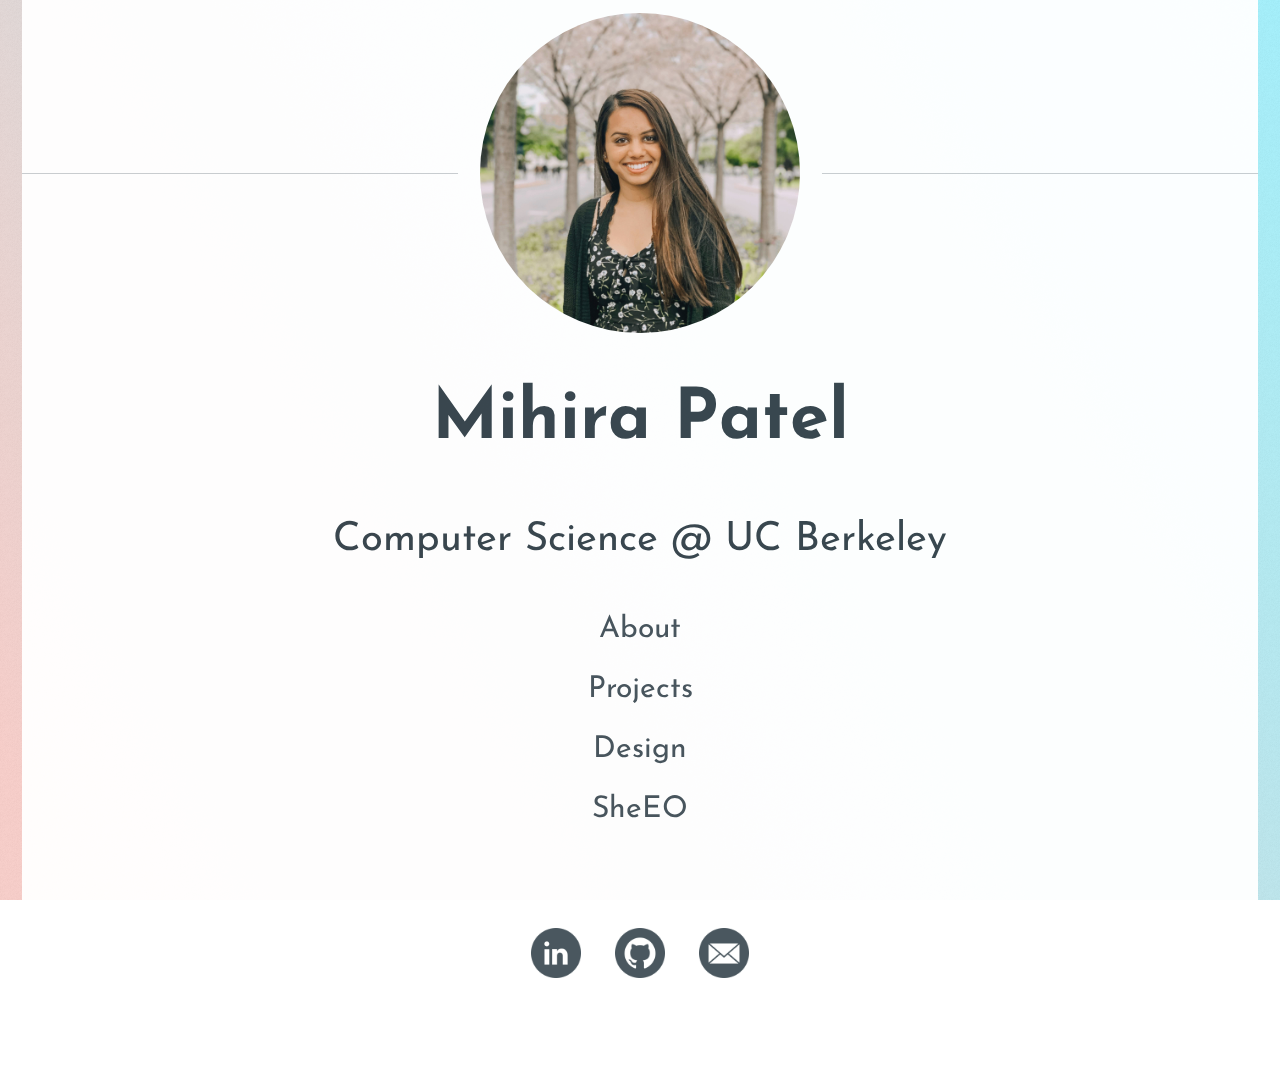
==== commit cfee5bf8: "Change strong tag to span class, fix hover overlay styling issues" ====
--- a/portfolio/src/main/webapp/index.html
+++ b/portfolio/src/main/webapp/index.html
@@ -15,7 +15,7 @@
 			<section id="main">
 				<header>
 					<span class="avatar"><img src="images/mihira.jpg" alt="" height="320" width="320"/></span>
-					<h1 class="title"><strong>Mihira Patel</strong></h1>
+					<h1 class="title"><span class="bold">Mihira Patel</span></h1>
 					<h3 class="subtitle">Computer Science @ <a href="https://www.berkeley.edu/">UC Berkeley</a></h3>
 				</header>
                 
--- a/portfolio/src/main/webapp/style.css
+++ b/portfolio/src/main/webapp/style.css
@@ -9,18 +9,24 @@
 
 /* NavBar */
 ul.navbar{
-  list-style-type: none;
-  margin: 0;
-  padding: 0;
-  overflow: hidden;
+    list-style-type: none;
+    margin: 0;
+    padding: 0;
+    overflow: hidden;
 }
 
 li {
-  float: right;
+    margin-right: 15px;
+    float: right;
 }
 
 li a {
-  padding: 8px;
+    padding: 8px;
+}
+
+/* All pages */
+.bold {
+    font-weight: bold;
 }
 
 /* Background */
@@ -264,11 +270,6 @@
 }
 
 /* Design Page */
-.designpix {
-    padding-left: 3px;
-    padding-right: 3px;
-}
-
 .hoverbox,
 .hoverbox * {
 	box-sizing: border-box;
@@ -286,28 +287,59 @@
 	max-width: 100%;
 }
 
-.hoverbox .hover-picture {
+.hoverbox .hover-picture-about {
 	display: block;
 }
-.hoverbox .overlay {
+
+.hoverbox .hover-picture-design {
+    margin-right: 5px; 
+    margin-left: 5px;
+	display: block;
+}
+
+.hoverbox .overlay-about {
 	opacity: 0;
 	position: absolute;
 	top: 0;
 	left: 0;
 	right: 0;
 	bottom: 0;
-	width: 100%;
-	height: 100%;
+	width: 243px;
+	height: 200px;
 	background: #cccccc;
 	color: #414f57;
-	padding: 15px;
+    margin-left: 15px;
 	-moz-transition: all 0.4s ease-in-out 0s;
 	-webkit-transition: all 0.4s ease-in-out 0s;
 	-ms-transition: all 0.4s ease-in-out 0s;
 	transition: all 0.4s ease-in-out 0s;
 }
-.hoverbox:hover .overlay,
-.hoverbox.active .overlay {
+
+.hoverbox .overlay-design {
+	opacity: 0;
+	position: absolute;
+	top: 0;
+	left: 0;
+	right: 0;
+	bottom: 0;
+	width: 500px;
+	height: 375px;
+	background: #cccccc;
+	color: #414f57;
+	margin-left: 5px;
+	-moz-transition: all 0.4s ease-in-out 0s;
+	-webkit-transition: all 0.4s ease-in-out 0s;
+	-ms-transition: all 0.4s ease-in-out 0s;
+	transition: all 0.4s ease-in-out 0s;
+}
+
+.hoverbox:hover .overlay-about,
+.hoverbox.active .overlay-about {
+	opacity: .85;
+}
+
+.hoverbox:hover .overlay-design,
+.hoverbox.active .overlay-design {
 	opacity: .85;
 }
 .hoverbox .hover-text {
@@ -322,11 +354,6 @@
 	-ms-transform: translate(-50%, -50%);
 	transform: translate(-50%, -50%);
 }
-
-
-
-
-
 
 /* Main */
 
@@ -350,6 +377,7 @@
 		max-width: 100%;
 		opacity: 0.95;
 		position: relative;
+        bottom: 75px;
 		text-align: center;
 		width: 130em;
         height: 70em;
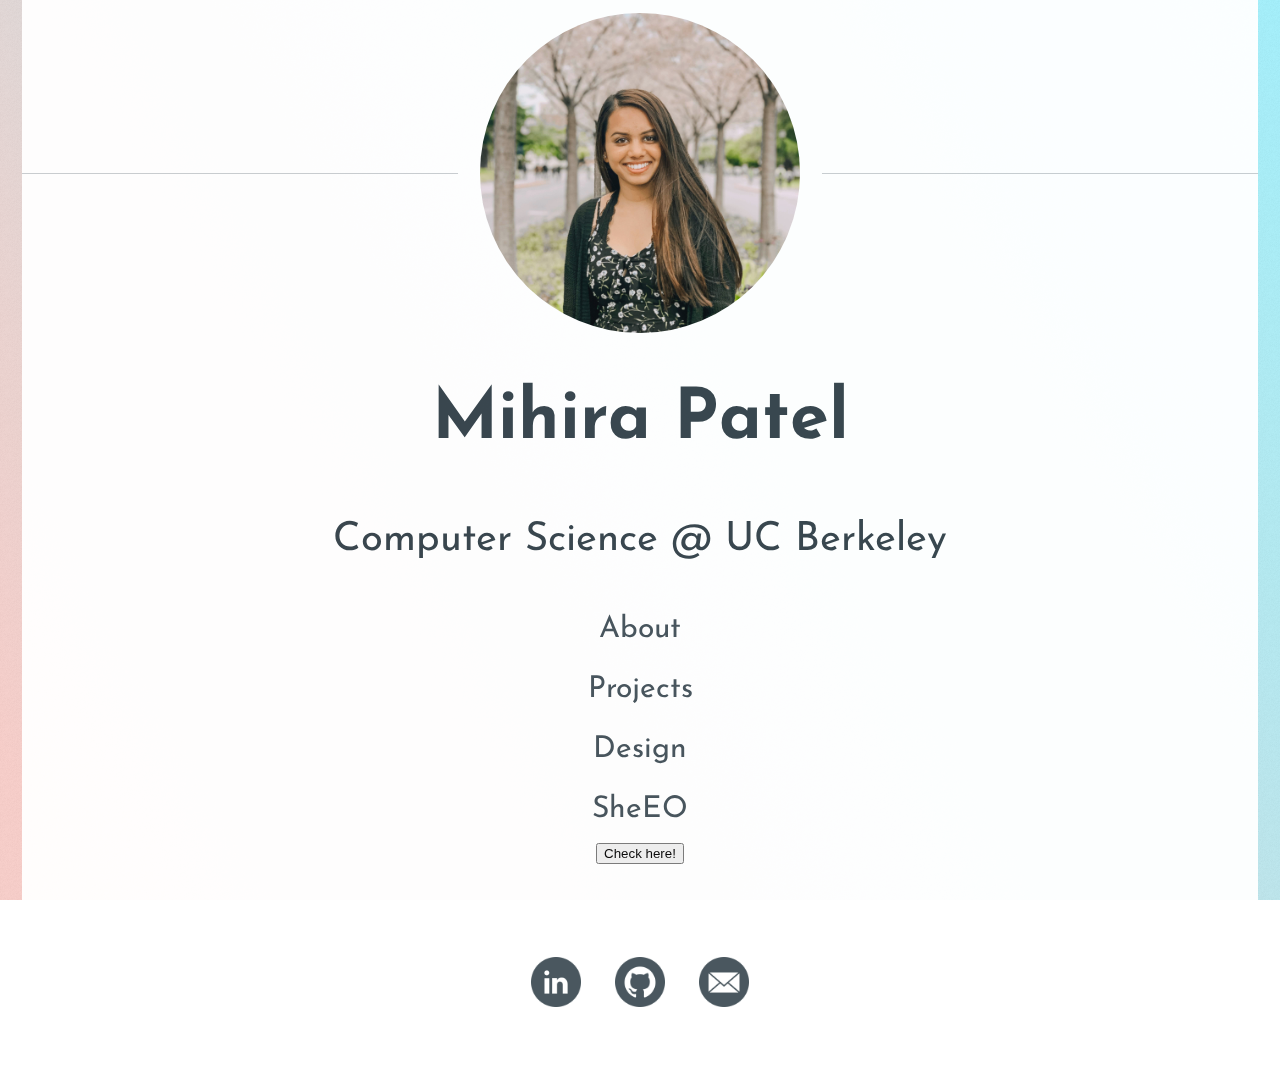
==== commit 39a23e1a: "Add button that adds message to DOM when clicked" ====
--- a/portfolio/src/main/webapp/index.html
+++ b/portfolio/src/main/webapp/index.html
@@ -5,6 +5,7 @@
 		<meta charset="utf-8" />
 		<meta name="viewport" content="width=device-width, initial-scale=1, user-scalable=no" />
 		<link rel="stylesheet" href="style.css" />
+        <script src="script.js"></script>
 	</head>
 	
 	<body>
@@ -27,6 +28,12 @@
 				    <a href="https://futuresheeos.github.io">SheEO</a> </br>
 				</div>
 
+                <!-- Tutorial button -->
+                <div>
+                    <button onclick="sayHello()">Check here!</button>
+                    <div id="hello-container"></div>
+                </div>
+
 				</br>
 				</br>
 				</br>
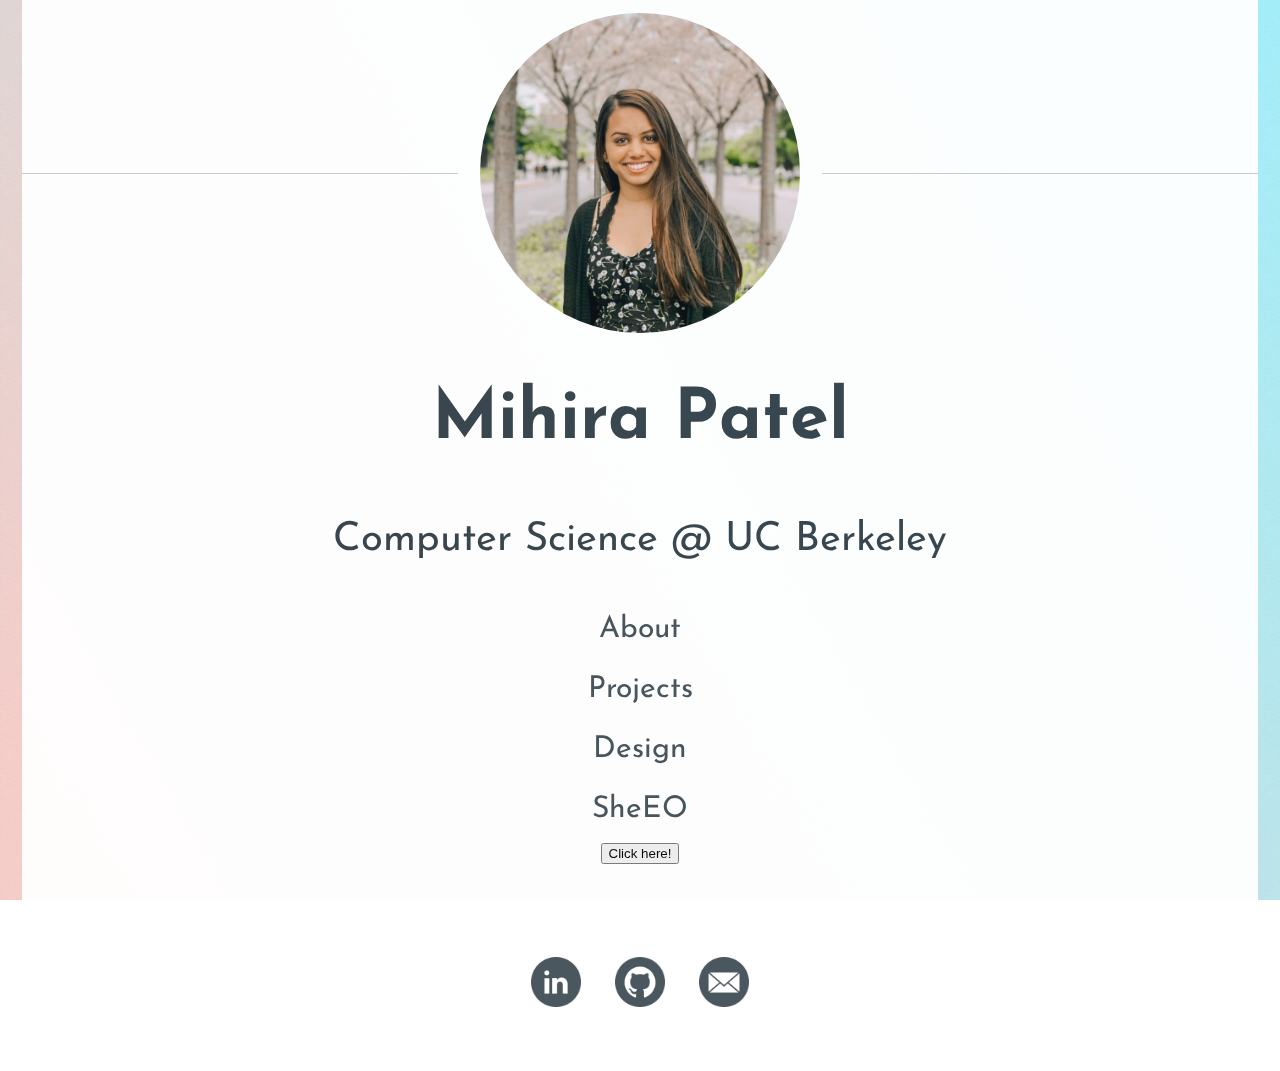
==== commit fe86fbfc: "Return comments data (hard-coded) and add it to page, format and parse JSON" ====
--- a/portfolio/src/main/webapp/index.html
+++ b/portfolio/src/main/webapp/index.html
@@ -30,8 +30,8 @@
 
                 <!-- Tutorial button -->
                 <div>
-                    <button onclick="sayHello()">Check here!</button>
-                    <div id="hello-container"></div>
+                    <button onclick="getMessages()">Click here!</button>
+                    <div id="message-container"></div>
                 </div>
 
 				</br>
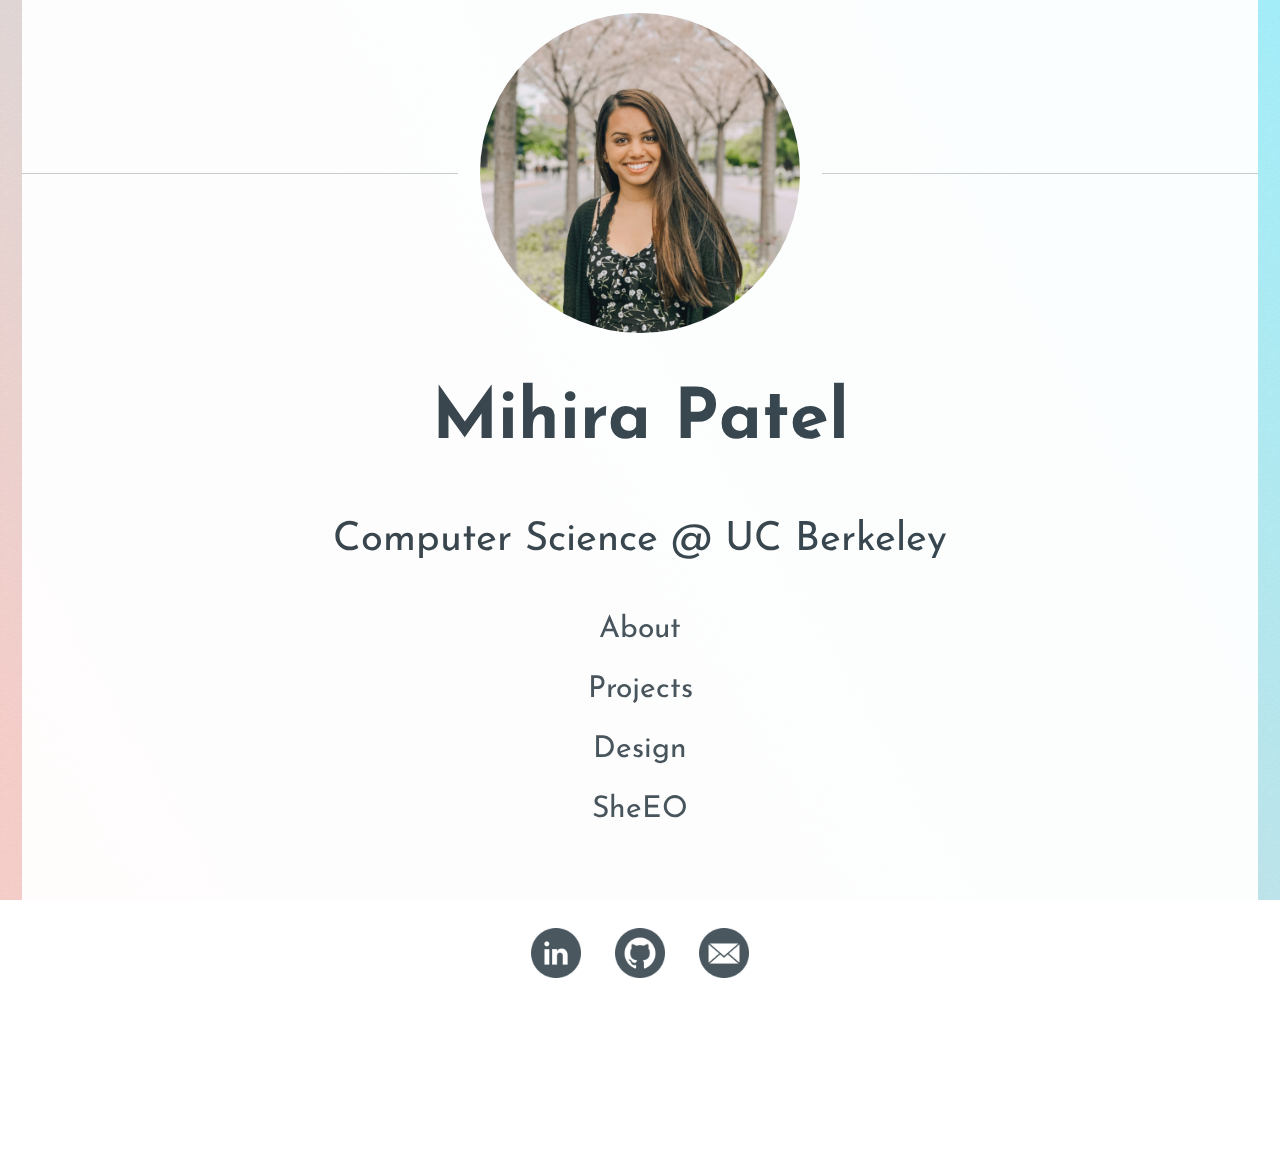
==== commit 8aa21e83: "Add fully-functional comments page" ====
--- a/portfolio/src/main/webapp/index.html
+++ b/portfolio/src/main/webapp/index.html
@@ -28,12 +28,6 @@
 				    <a href="https://futuresheeos.github.io">SheEO</a> </br>
 				</div>
 
-                <!-- Tutorial button -->
-                <div>
-                    <button onclick="getMessages()">Click here!</button>
-                    <div id="message-container"></div>
-                </div>
-
 				</br>
 				</br>
 				</br>
--- a/portfolio/src/main/webapp/style.css
+++ b/portfolio/src/main/webapp/style.css
@@ -15,7 +15,7 @@
     overflow: hidden;
 }
 
-li {
+li.navbar {
     margin-right: 15px;
     float: right;
 }
@@ -355,6 +355,14 @@
 	transform: translate(-50%, -50%);
 }
 
+/* Comments */
+#comments {
+    list-style-type: none;
+    text-align: center;
+    position: absolute;
+    left: 936px;
+}
+
 /* Main */
 
 	#main {
@@ -379,8 +387,8 @@
 		position: relative;
         bottom: 75px;
 		text-align: center;
-		width: 130em;
-        height: 70em;
+		width: 2080px;
+        height: 1120px;
 	}
 
 		#main .avatar {
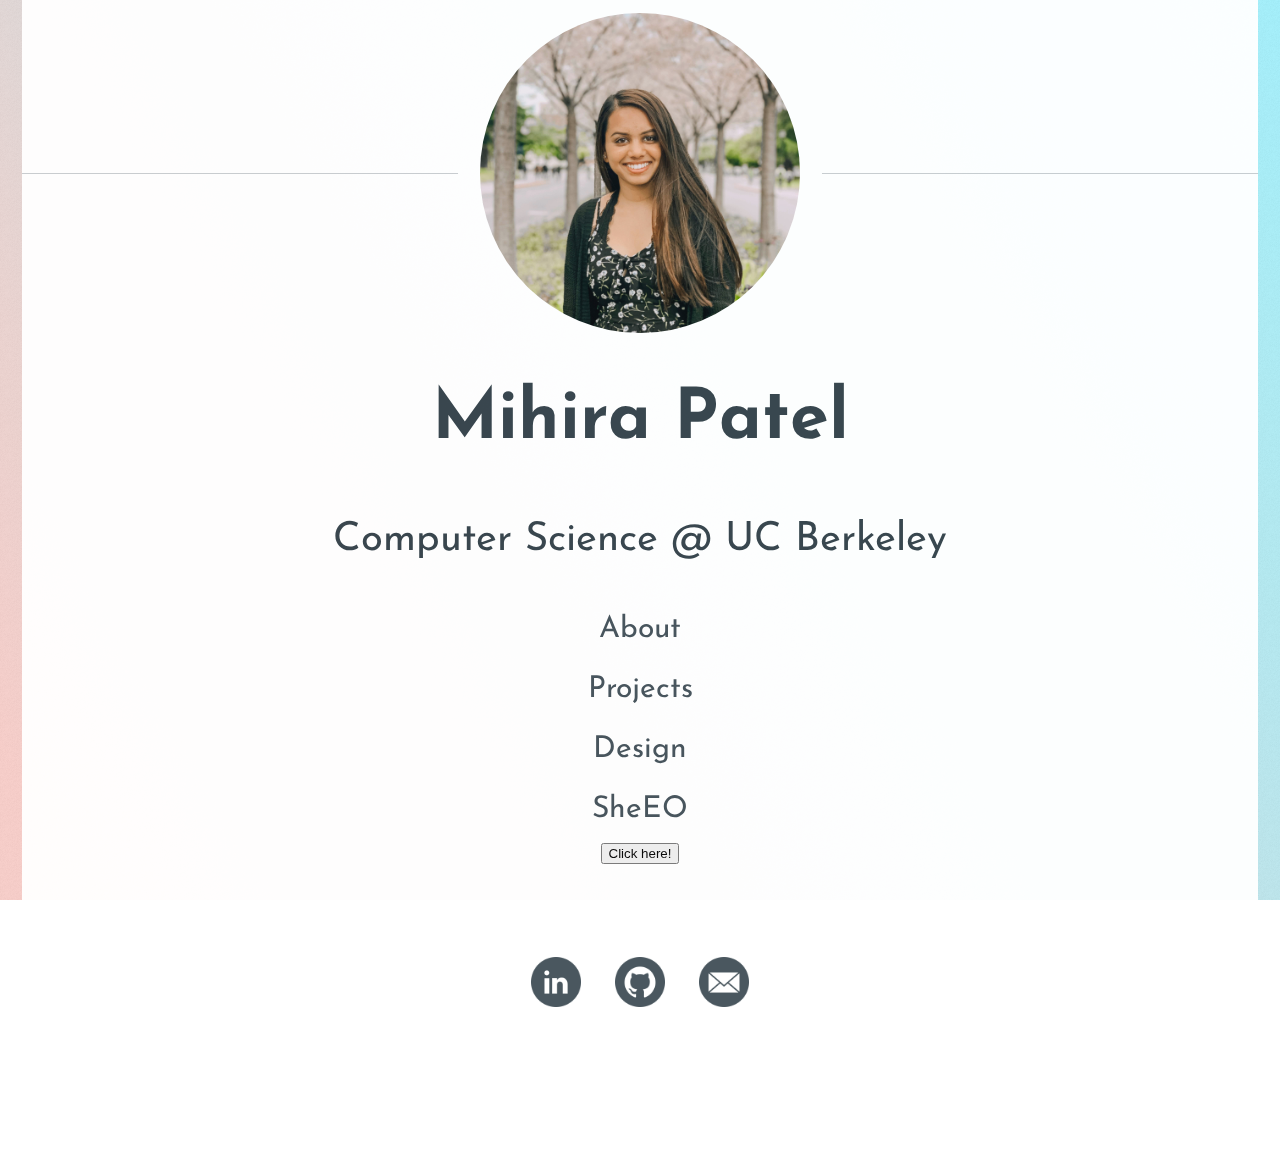
==== commit 6893c205: "Merge branch 'master' into development" ====
--- a/portfolio/src/main/webapp/index.html
+++ b/portfolio/src/main/webapp/index.html
@@ -28,6 +28,12 @@
 				    <a href="https://futuresheeos.github.io">SheEO</a> </br>
 				</div>
 
+                <!-- Tutorial button -->
+                <div>
+                    <button onclick="getMessages()">Click here!</button>
+                    <div id="message-container"></div>
+                </div>
+
 				</br>
 				</br>
 				</br>
--- a/portfolio/src/main/webapp/style.css
+++ b/portfolio/src/main/webapp/style.css
@@ -228,7 +228,7 @@
 
 /* About Page */
 .paragraph-picture-block {
-    margin: 0px 50px 150px 50px;
+    margin: 0px 50px 120px 50px;
 }
 
 favorites-text {
@@ -253,6 +253,13 @@
 .favorite-images img{
     margin-left: 15px;
     margin-right: 15px;
+}
+
+#map {
+  border: thin solid black;
+  height: 800px;
+  width: 1400px;
+  margin: auto;
 }
 
 /* About/Projects Page */
@@ -356,11 +363,19 @@
 }
 
 /* Comments */
-#comments {
+#comment-list {
     list-style-type: none;
     text-align: center;
     position: absolute;
-    left: 936px;
+    left: 960px;
+}
+
+.number-comments {
+    display: inline;
+}
+
+.delete-button {
+    margin-top: 600px;
 }
 
 /* Main */
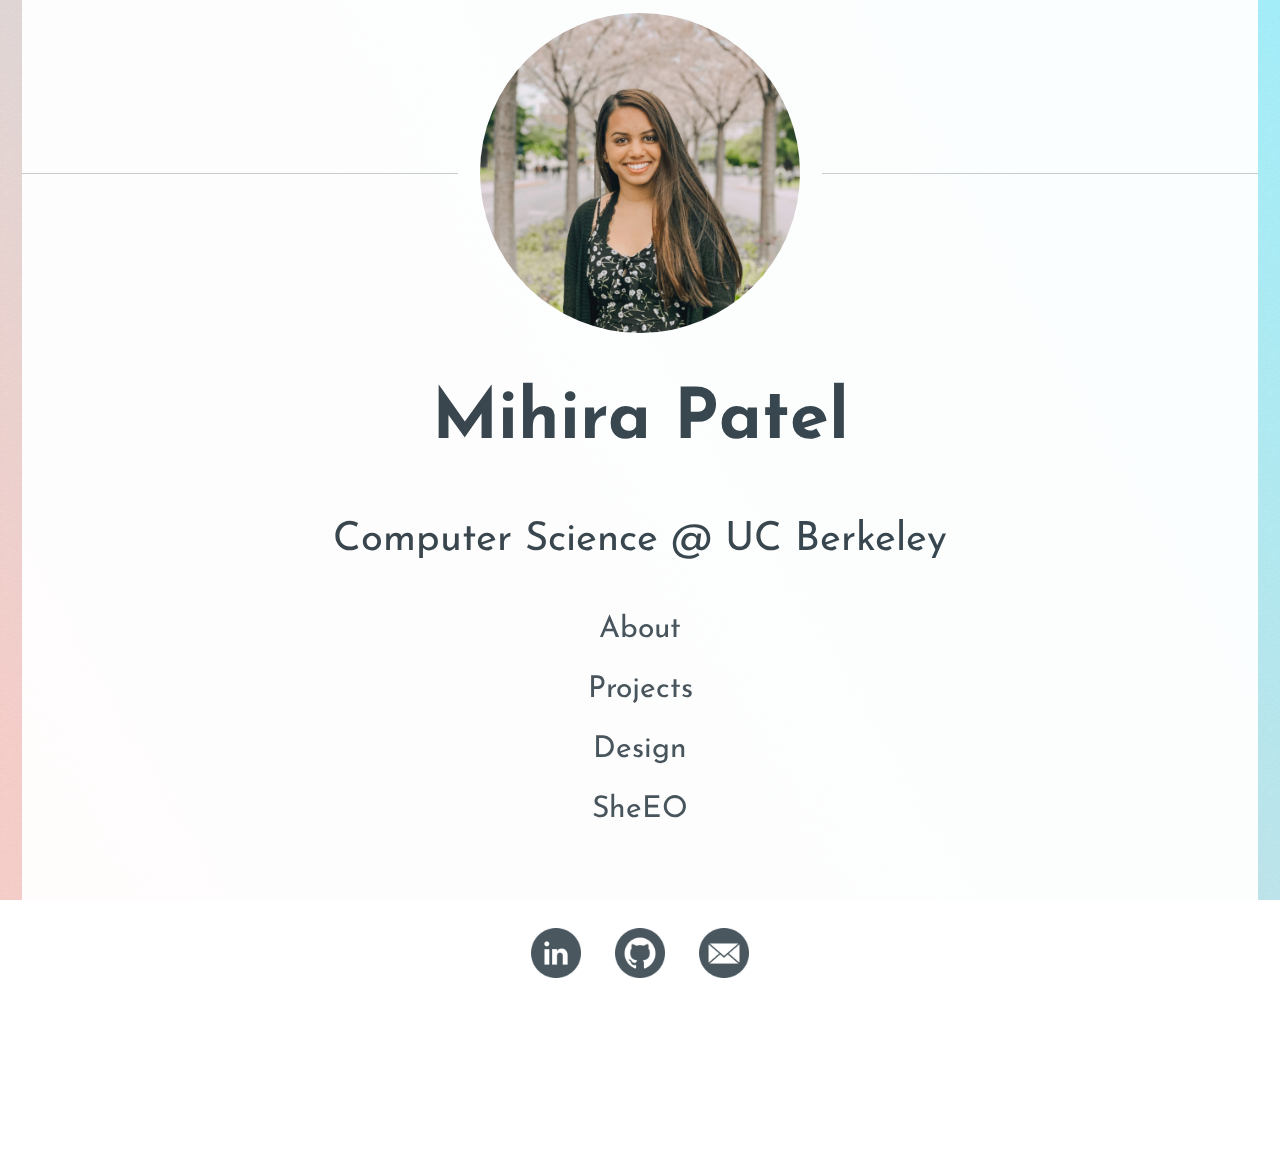
==== commit bdd28b8c: "Get rid of button on index.html" ====
--- a/portfolio/src/main/webapp/index.html
+++ b/portfolio/src/main/webapp/index.html
@@ -28,12 +28,6 @@
 				    <a href="https://futuresheeos.github.io">SheEO</a> </br>
 				</div>
 
-                <!-- Tutorial button -->
-                <div>
-                    <button onclick="getMessages()">Click here!</button>
-                    <div id="message-container"></div>
-                </div>
-
 				</br>
 				</br>
 				</br>
